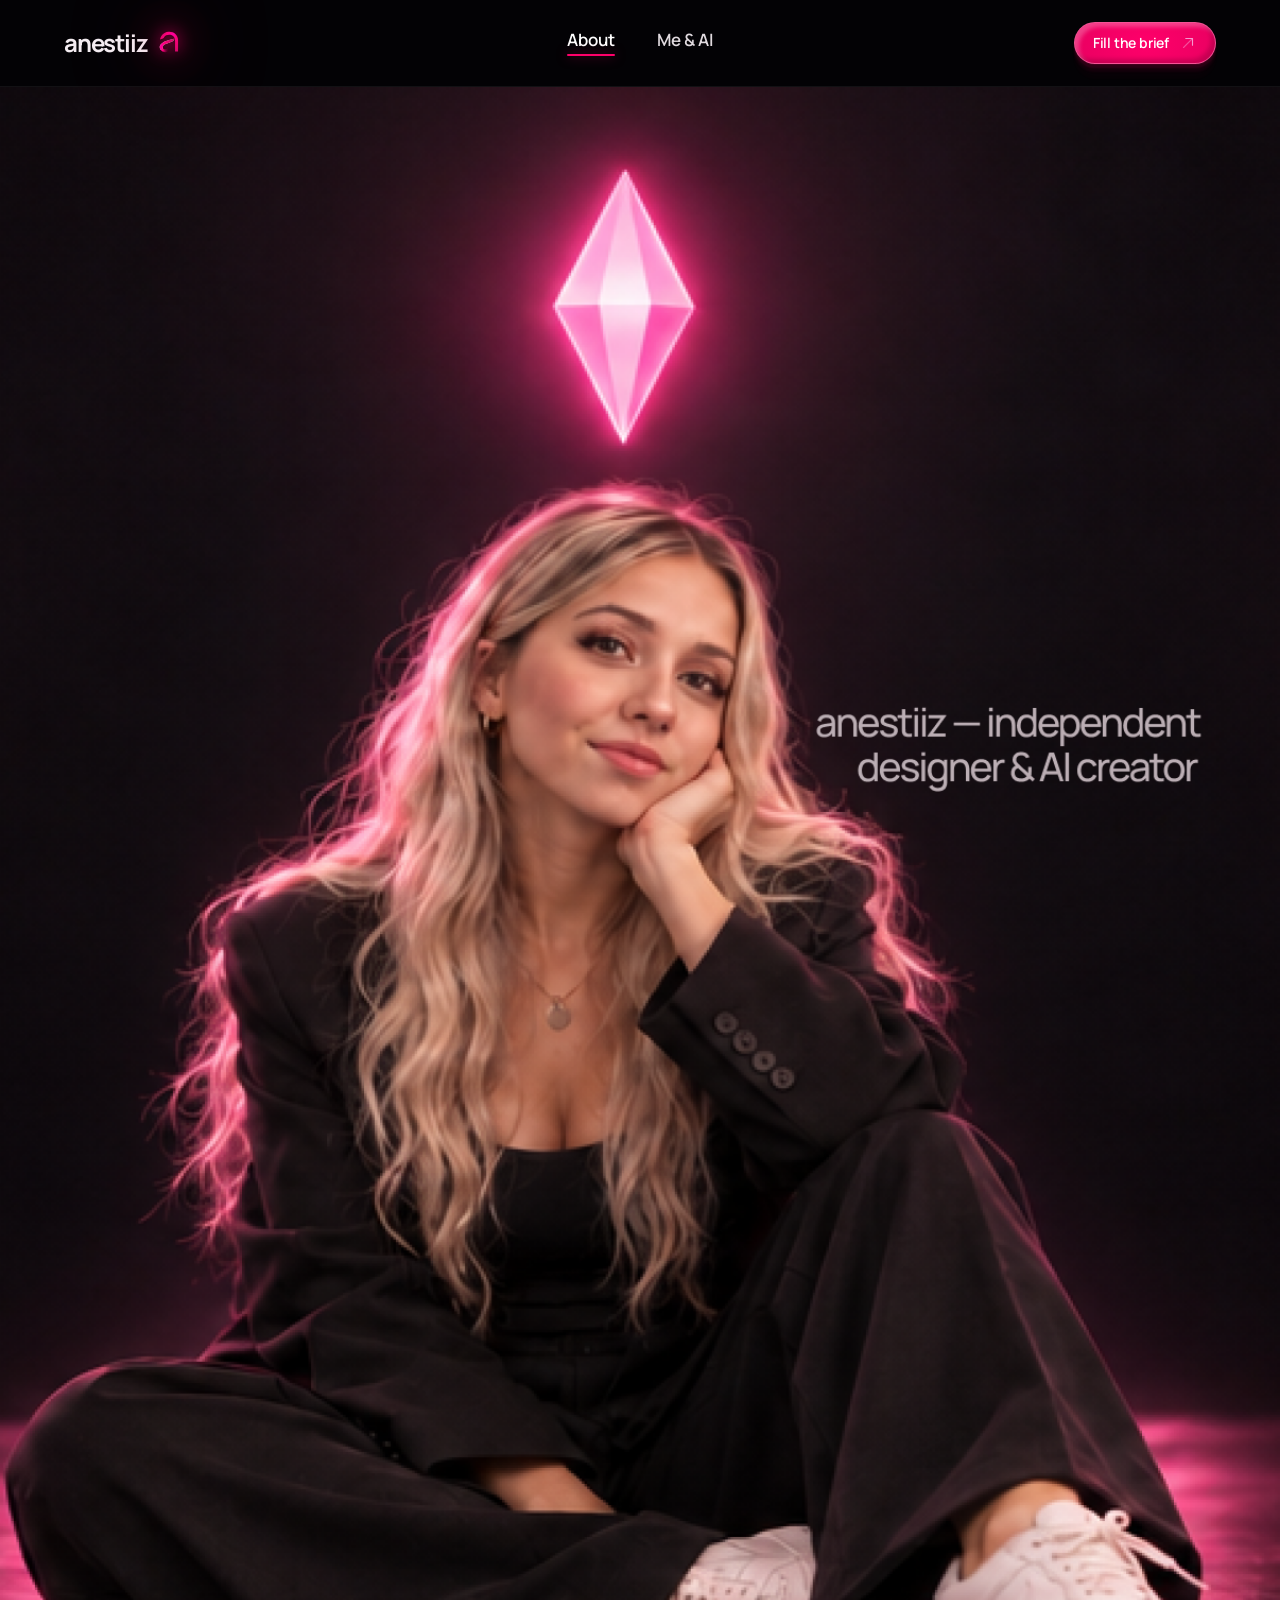
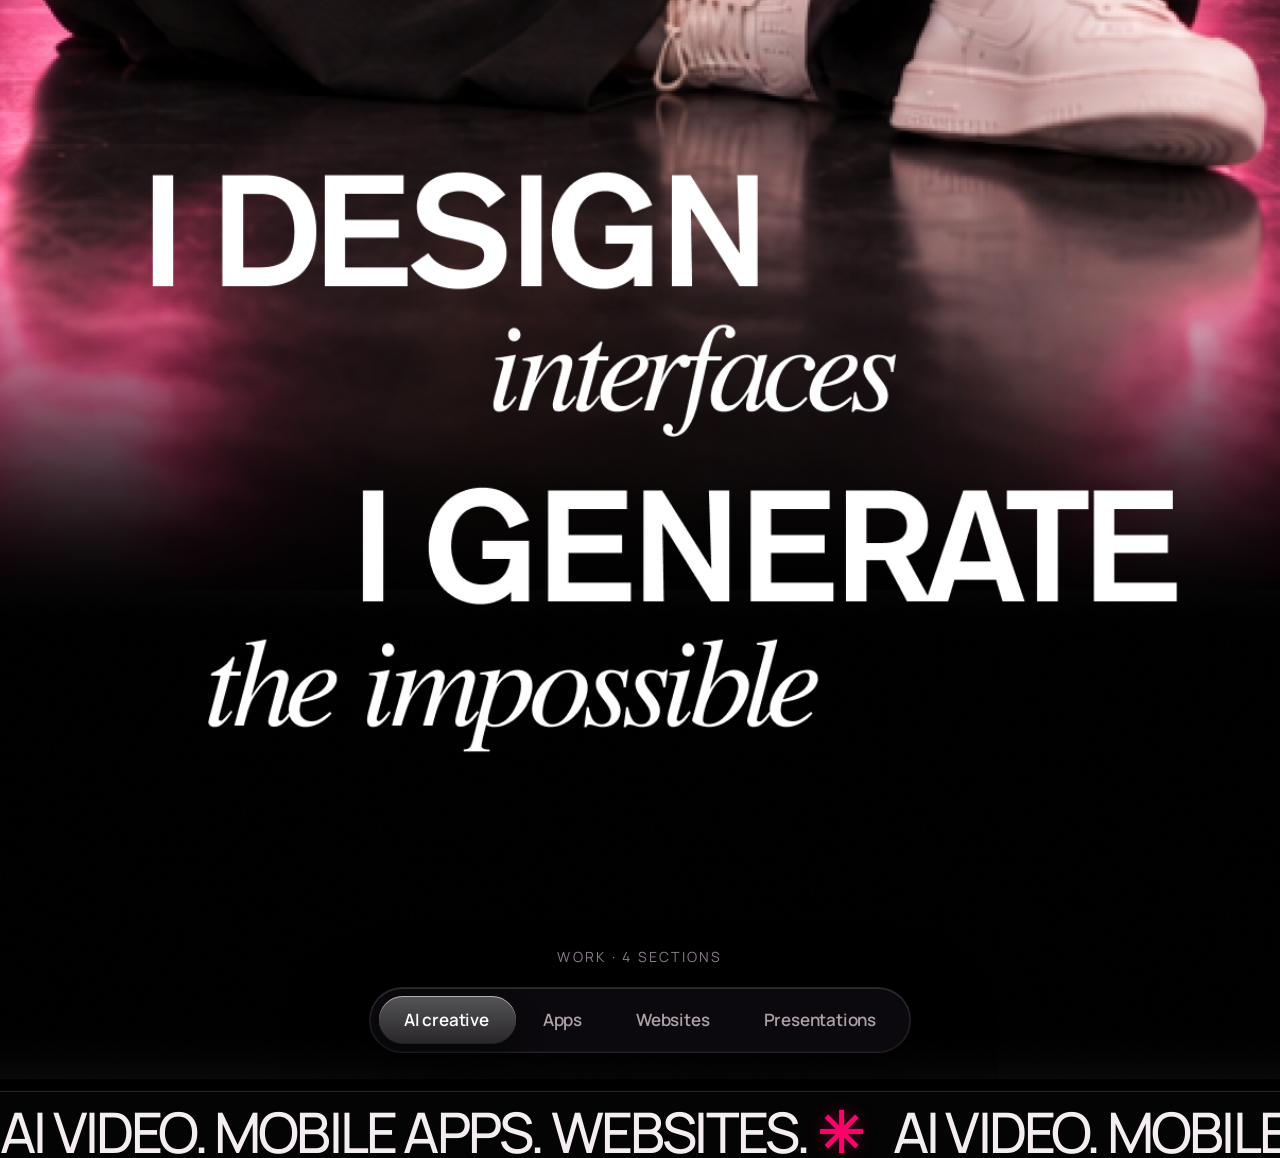
==== index.html @ bfd60a75 "Initial English portfolio: anestiiz.com" ====
<!doctype html>
<html lang="en">
<head>
  <meta charset="utf-8">
  <meta name="viewport" content="width=device-width,initial-scale=1">
  <title>anestiiz — Portfolio</title>
  <meta name="description" content="anestiiz portfolio — independent designer and AI creator.">
  <link rel="icon" type="image/png" href="assets/favicon/favicon.png"><link rel="apple-touch-icon" href="assets/favicon/favicon.png">
  <link rel="stylesheet" href="assets/css/site.css">
</head>
<body>
  <header>
    <div class="wrap header-row">
      <a class="logo" href="#top"><span class="logo-text">anestiiz</span><img class="logo-a" src="assets/anestiiz-mark.svg" alt=""></a>
      <nav aria-label="Primary">
        <a href="#about" data-nav="about">About</a>
        <a href="ai.html" data-nav="ai-page">Me & AI</a>
      </nav>
      <div class="header-right">
        <a class="talk-link" href="brief.html">Fill the brief <img class='icon-arrow-up light' src='Icons/Arrow Right Up.svg' alt=''></a>
        <button class="hamburger" type="button" aria-label="Menu" aria-expanded="false" aria-controls="mobileDrawer"><span></span><span></span></button>
        </div>
    </div>
  </header>

  <div class="drawer" id="mobileDrawer" hidden>
    <div class="drawer-scrim" data-drawer-close></div>
    <aside class="drawer-panel" role="dialog" aria-modal="true" aria-label="Menu">
      <button class="drawer-close" type="button" aria-label="Close menu" data-drawer-close>×</button>
      <div class="drawer-group-label">Work</div>
      <a href="ai-creative.html" data-drawer-link>AI creative</a>
      <a href="apps.html" data-drawer-link>Apps</a>
      <a href="websites.html" data-drawer-link>Websites</a>
      <a href="presentations.html" data-drawer-link>Presentations</a>
      <div class="drawer-group-label">More</div>
      <a href="#about" data-drawer-link>About</a>
      <a href="brief.html" data-drawer-link>Fill the brief</a>
      <a href="ai.html" class="drawer-ai" data-drawer-link><span>✳</span>How I use AI in design</a>
    </aside>
  </div>

  <main id="top">
    <nav class="tabs-nav" aria-label="Work sections">
      <a href="ai-creative.html" data-target="ai"><span class="lbl">AI creative</span></a>
      <a href="apps.html" data-target="apps"><span class="lbl">Apps</span></a>
      <a href="websites.html" data-target="websites"><span class="lbl">Websites</span></a>
      <a href="presentations.html" data-target="presentations"><span class="lbl">Presentations</span></a>
      <span class="tabs-pill" aria-hidden="true"></span>
    </nav>

    <section class="hero">
      <picture class="hero-picture">
        <source media="(max-width: 1024px)" srcset="assets/media/hero-first-screen-mobile.png">
        <img class="hero-bg" src="assets/media/hero-first-screen.png" alt="I design interfaces. I generate the impossible. anestiiz — independent designer and AI creator">
      </picture>
      <div class="hero-menu reveal" aria-label="Work sections">
        <div class="hero-menu-inner">
          <div class="hero-menu-eyebrow">Work · 4 sections</div>
          <nav class="hero-tabs" aria-label="Section select">
            <a href="ai-creative.html" data-target="ai" class="active"><span class="lbl">AI creative</span></a>
            <a href="apps.html" data-target="apps"><span class="lbl">Apps</span></a>
            <a href="websites.html" data-target="websites"><span class="lbl">Websites</span></a>
            <a href="presentations.html" data-target="presentations"><span class="lbl">Presentations</span></a>
            <span class="hero-tabs-pill" aria-hidden="true"></span>
          </nav>
        </div>
      </div>
    </section>





    <div class="marquee" aria-hidden="true">
      <div class="track">
        <span>AI VIDEO. MOBILE APPS. WEBSITES. <b>✳</b></span>
        <span>AI VIDEO. MOBILE APPS. WEBSITES. <b>✳</b></span>
        <span>AI VIDEO. MOBILE APPS. WEBSITES. <b>✳</b></span>
        <span>AI VIDEO. MOBILE APPS. WEBSITES. <b>✳</b></span>
      </div>
    </div>

    <section id="about" class="about wrap">
      <div class="about-intro">
        <div>
          <h2 class="reveal">Good design brings clarity.<br>Strong creative makes you feel.</h2>
          <div class="about-copy reveal">
            <p>I'm anestiiz, a UX/UI designer and AI creator. I connect product thinking with visual storytelling, and strong identity with digital products.</p>
            <p>From the first user flow to the final frame, what matters to me is how the whole experience comes together.</p>
          </div>
        </div>
        <div>
          <div class="about-media reveal">
            <div class="carousel" data-carousel>
              <div class="carousel-track">
                <div class="slide active">
                  <video muted loop playsinline preload="metadata" poster="assets/media/about-1-poster.jpg">
                    <source src="assets/media/about-1.mp4" type="video/mp4">
                  </video>
                </div>
                <div class="slide">
                  <video muted loop playsinline preload="metadata" poster="assets/media/about-2-poster.jpg">
                    <source src="assets/media/about-2.mp4" type="video/mp4">
                  </video>
                </div>
                <div class="slide">
                  <video muted loop playsinline preload="metadata" poster="assets/media/about-3-poster.jpg">
                    <source src="assets/media/about-3.mp4" type="video/mp4">
                  </video>
                </div>
                <div class="slide">
                  <img src="assets/media/about-1.jpg" alt="anestiiz" loading="lazy">
                </div>
              </div>
              <button class="carousel-nav prev" type="button" aria-label="Previous">
                <svg viewBox="0 0 24 24" fill="none" xmlns="http://www.w3.org/2000/svg" aria-hidden="true"><path d="M15 5L9 12L15 19" stroke="currentColor" stroke-width="1.75" stroke-linecap="round" stroke-linejoin="round"/></svg>
              </button>
              <button class="carousel-nav next" type="button" aria-label="Next">
                <svg viewBox="0 0 24 24" fill="none" xmlns="http://www.w3.org/2000/svg" aria-hidden="true"><path d="M9 5L15 12L9 19" stroke="currentColor" stroke-width="1.75" stroke-linecap="round" stroke-linejoin="round"/></svg>
              </button>
              <div class="carousel-dots">
                <button class="dot active" type="button" aria-label="Slide 1"></button>
                <button class="dot" type="button" aria-label="Slide 2"></button>
                <button class="dot" type="button" aria-label="Slide 3"></button>
                <button class="dot" type="button" aria-label="Slide 4"></button>
              </div>
            </div>
          </div>
        </div>
      </div>

      <div class="services">
        <div class="service reveal">
          <div class="service-num">01 / AI VIDEOS</div>
          <h3>AI video production</h3>
          <div>
            <p>Different stories, styles and formats — with a clear creative direction from the first idea to the final cut.</p>
            <ul><li>Brand & product films</li><li>Social media advertising</li><li>Character stories & animation</li></ul>
          </div>
        </div>
        <div class="service reveal">
          <div class="service-num">02 / MOBILE APP DESIGN</div>
          <h3>Mobile products</h3>
          <div>
            <p>Thoughtful flows and expressive interfaces that make a mobile product feel intuitive.</p>
            <ul><li>App UX/UI design</li><li>Onboarding & core user flows</li><li>Design systems & prototypes</li></ul>
          </div>
        </div>
        <div class="service reveal">
          <div class="service-num">03 / WEB DESIGN</div>
          <h3>Websites that connect</h3>
          <div>
            <p>A clear structure and visual identity that work equally well on desktop and mobile.</p>
            <ul><li>Websites & landing pages</li><li>Responsive UX/UI</li><li>Interactive prototypes</li></ul>
          </div>
        </div>
      </div>
    </section>

  </main>

  <footer>
    <div>© 2026 anestiiz &nbsp; Designed with intention.</div>
    <a class="top" href="#top">Back to top ↑</a>
    <a class="ai" href="ai.html">✳ How I use AI in design <img class="icon-arrow-up light" src="Icons/Arrow Right Up.svg" alt=""></a>
  </footer>

  <script>
    document.querySelectorAll('.hero-bg video').forEach(v => { v.playbackRate = 1.75; });

    const revealObserver = new IntersectionObserver(entries => {
      entries.forEach(entry => { if (entry.isIntersecting) entry.target.classList.add('visible'); });
    }, {threshold:0, rootMargin:'0px 0px -8% 0px'});
    document.querySelectorAll('.reveal').forEach(el => revealObserver.observe(el));

const navBars = [
      {el: document.querySelector('.tabs-nav'), pillSel: '.tabs-pill', pad: 8, isFixed: true},
      {el: document.querySelector('.hero-tabs'), pillSel: '.hero-tabs-pill', pad: 8, isFixed: false}
    ].filter(b => b.el);
    if (navBars.length) {
      const sectionIds = ['ai','apps','websites','presentations'];
      const sections = sectionIds.map(id => document.getElementById(id)).filter(Boolean);
      const heroForTabs = document.querySelector('.hero');
      const heroMenuEl = document.querySelector('.hero-menu');
      const movePill = (bar, link) => {
        const pill = bar.el.querySelector(bar.pillSel);
        if (!link || !pill) return;
        const nav = bar.el.getBoundingClientRect();
        const r = link.getBoundingClientRect();
        const pad = parseFloat(getComputedStyle(bar.el).paddingLeft) || bar.pad;
        pill.style.width = r.width + 'px';
        pill.style.transform = 'translateX(' + (r.left - nav.left - pad) + 'px)';
      };
      const updateNav = () => {
        const vh = window.innerHeight;
        const centerY = vh / 2;
        const heroPast = heroMenuEl
          ? heroMenuEl.getBoundingClientRect().bottom < 20
          : (!heroForTabs || heroForTabs.getBoundingClientRect().bottom <= 80);
        let bestId = null;
        let bestDist = Infinity;
        sections.forEach(s => {
          const r = s.getBoundingClientRect();
          if (r.bottom < 0 || r.top > vh) return;
          const midY = (r.top + r.bottom) / 2;
          const dist = Math.abs(midY - centerY);
          if (dist < bestDist) { bestDist = dist; bestId = s.id; }
        });
        navBars.forEach(bar => {
          if (bar.isFixed) bar.el.classList.toggle('is-visible', heroPast);
          const links = Array.from(bar.el.querySelectorAll('a[data-target]'));
          const activeId = bestId || (bar.isFixed ? null : 'ai');
          if (activeId) {
            links.forEach(l => l.classList.toggle('active', l.dataset.target === activeId));
            movePill(bar, links.find(l => l.dataset.target === activeId));
          } else {
            links.forEach(l => l.classList.remove('active'));
          }
        });
      };
      let ticking = false;
      const onScroll = () => {
        if (ticking) return;
        ticking = true;
        requestAnimationFrame(() => { updateNav(); ticking = false; });
      };
      window.addEventListener('scroll', onScroll, {passive:true});
      window.addEventListener('resize', onScroll);
      window.addEventListener('load', () => setTimeout(updateNav, 100));
      updateNav();
    }

    document.querySelectorAll('a.project-card[href="#"]').forEach(link => {
      link.addEventListener('click', e => e.preventDefault());
    });

    const drawer = document.getElementById('mobileDrawer');
    const hamburger = document.querySelector('.hamburger');
    if (drawer && hamburger) {
      const openDrawer = () => {
        drawer.hidden = false;
        requestAnimationFrame(() => drawer.classList.add('is-open'));
        hamburger.classList.add('is-open');
        hamburger.setAttribute('aria-expanded', 'true');
        document.body.classList.add('is-drawer-open');
      };
      const closeDrawer = () => {
        drawer.classList.remove('is-open');
        hamburger.classList.remove('is-open');
        hamburger.setAttribute('aria-expanded', 'false');
        document.body.classList.remove('is-drawer-open');
        setTimeout(() => { drawer.hidden = true; }, 350);
      };
      hamburger.addEventListener('click', () => {
        if (drawer.classList.contains('is-open')) closeDrawer();
        else openDrawer();
      });
      drawer.querySelectorAll('[data-drawer-close]').forEach(el => {
        el.addEventListener('click', closeDrawer);
      });
      drawer.querySelectorAll('[data-drawer-link]').forEach(a => {
        a.addEventListener('click', closeDrawer);
      });
      document.addEventListener('keydown', e => {
        if (e.key === 'Escape' && drawer.classList.contains('is-open')) closeDrawer();
      });
    }

    const requestForm = document.getElementById('requestForm');
    if (requestForm) {
      requestForm.addEventListener('submit', event => {
        event.preventDefault();
        const data = new FormData(requestForm);
        const lang = document.documentElement.lang === 'ru' ? 'ru' : 'en';
        const subject = lang === 'ru' ? 'Заявка с сайта anestiiz' : 'Project request from anestiiz.com';
        const labels = lang === 'ru'
          ? { projectType: 'Тип проекта', contactMethod: 'Способ связи', contact: 'Контакт', details: 'О проекте' }
          : { projectType: 'Project type', contactMethod: 'Contact method', contact: 'Contact', details: 'Project details' };
        const body = [
          `${labels.projectType}: ${data.get('projectType') || ''}`,
          `${labels.contactMethod}: ${data.get('contactMethod') || ''}`,
          `${labels.contact}: ${data.get('contact') || ''}`,
          '',
          `${labels.details}:`,
          `${data.get('details') || ''}`
        ].join('\n');
        window.location.href = `mailto:hello@anestiiz.com?subject=${encodeURIComponent(subject)}&body=${encodeURIComponent(body)}`;
      });
    }

    const navLinks = document.querySelectorAll('nav a[data-nav]');
    const setActiveNav = key => {
      navLinks.forEach(a => a.classList.toggle('active', a.dataset.nav === key));
    };
    navLinks.forEach(a => a.addEventListener('click', () => setActiveNav(a.dataset.nav)));
    const navSections = [
      { key: 'work',  el: document.getElementById('work') },
      { key: 'about', el: document.getElementById('about') }
    ].filter(s => s.el);
    if (navSections.length) {
      const navObserver = new IntersectionObserver(entries => {
        entries.forEach(entry => {
          if (entry.isIntersecting) {
            const match = navSections.find(s => s.el === entry.target);
            if (match) setActiveNav(match.key);
          }
        });
      }, { rootMargin: '-40% 0px -55% 0px', threshold: 0 });
      navSections.forEach(s => navObserver.observe(s.el));
    }

    document.querySelectorAll('[data-carousel]').forEach(car => {
      const slides = [...car.querySelectorAll('.slide')];
      const dots = [...car.querySelectorAll('.carousel-dots .dot')];
      const prev = car.querySelector('.carousel-nav.prev');
      const next = car.querySelector('.carousel-nav.next');
      let idx = 0, timer = null;
      const playIfVideo = el => {
        const v = el && el.querySelector('video');
        if (v) { v.currentTime = 0; v.play().catch(() => {}); }
      };
      const pauseIfVideo = el => {
        const v = el && el.querySelector('video');
        if (v) v.pause();
      };
      const scheduleNext = () => {
        clearTimeout(timer);
        const current = slides[idx];
        const v = current.querySelector('video');
        let delay = 5000;
        if (v) {
          const dur = isFinite(v.duration) && v.duration > 0 ? v.duration * 1000 : 5000;
          delay = Math.max(3000, Math.min(dur, 12000));
        }
        timer = setTimeout(() => show((idx + 1) % slides.length), delay);
      };
      const show = i => {
        if (i === idx) return;
        pauseIfVideo(slides[idx]);
        slides[idx].classList.remove('active');
        dots[idx] && dots[idx].classList.remove('active');
        idx = i;
        slides[idx].classList.add('active');
        dots[idx] && dots[idx].classList.add('active');
        playIfVideo(slides[idx]);
        scheduleNext();
      };
      prev && prev.addEventListener('click', () => show((idx - 1 + slides.length) % slides.length));
      next && next.addEventListener('click', () => show((idx + 1) % slides.length));
      dots.forEach((d, n) => d.addEventListener('click', () => show(n)));
      const io = new IntersectionObserver(entries => {
        entries.forEach(e => {
          if (e.isIntersecting) { playIfVideo(slides[idx]); scheduleNext(); }
          else { clearTimeout(timer); pauseIfVideo(slides[idx]); }
        });
      }, { threshold: 0.25 });
      io.observe(car);
    });
  </script>
</body>
</html>
---- assets/css/site.css ----
/* Fonts */
    @font-face{font-family:"AkzidenzGroteskPro";src:url("../fonts/akzidenzgroteskpro-regular.ttf") format("truetype");font-weight:400;font-style:normal;font-display:swap}@font-face{font-family:"AkzidenzGroteskPro";src:url("../fonts/akzidenzgroteskpro-md.ttf") format("truetype");font-weight:500;font-style:normal;font-display:swap}@font-face{font-family:"AkzidenzGroteskPro";src:url("../fonts/akzidenzgroteskpro-bold.ttf") format("truetype");font-weight:700;font-style:normal;font-display:swap}@font-face{font-family:"FreeSerif";src:url("../fonts/FreeSerifItalic.ttf") format("truetype");font-weight:400;font-style:italic;font-display:swap}@font-face{font-family:"Manrope";src:url("../fonts/Manrope-Light.ttf") format("truetype");font-weight:300;font-style:normal;font-display:swap}@font-face{font-family:"Manrope";src:url("../fonts/Manrope-Regular.ttf") format("truetype");font-weight:400;font-style:normal;font-display:swap}@font-face{font-family:"Manrope";src:url("../fonts/Manrope-Medium.ttf") format("truetype");font-weight:500;font-style:normal;font-display:swap}@font-face{font-family:"Manrope";src:url("../fonts/Manrope-SemiBold.ttf") format("truetype");font-weight:600;font-style:normal;font-display:swap}@font-face{font-family:"Manrope";src:url("../fonts/Manrope-Bold.ttf") format("truetype");font-weight:700;font-style:normal;font-display:swap}@font-face{font-family:"Manrope";src:url("../fonts/Manrope-ExtraBold.ttf") format("truetype");font-weight:800;font-style:normal;font-display:swap}:root{
      --bg:#000000;
      --bg-2:#0d0a12;
      --ink:#f4edf2;
      --muted:#bbaeb4;
      --soft:#8d8090;
      --line:rgba(255,255,255,.14);
      --card-line:rgba(255,255,255,.08);
      --pink:#ff006a;
      --pink-2:#d30058;
      --pink-soft:rgba(255,0,106,.14);
      --glow:0 0 0 1px rgba(255,255,255,.12) inset, 0 0 24px rgba(255,0,106,.42), 0 0 56px rgba(255,0,106,.18);
      --pill-shadow:
        inset -4px -4px 4px rgba(0,0,0,.16),
        inset 4px 4px 4px rgba(255,255,255,.25),
        0 1px 1px rgba(255,0,106,.12),
        0 4px 2px rgba(255,0,106,.10),
        0 8px 2.5px rgba(255,0,106,.06),
        0 15px 3px rgba(255,0,106,.02);
      --pill-bg:radial-gradient(ellipse 110% 240% at 50% 50%, #ff006a 0%, #d30058 100%);
      --pill-border:1px solid rgba(255,255,255,.32);
      --pill-bg-light:linear-gradient(180deg, #ffffff 0%, #f2eee5 100%);
      --pill-border-light:1px solid rgba(0,0,0,.08);
      --pill-shadow-light:
        inset -4px -4px 4px rgba(0,0,0,.08),
        inset 4px 4px 4px rgba(255,255,255,.9),
        0 1px 1px rgba(0,0,0,.08),
        0 4px 2px rgba(0,0,0,.06),
        0 8px 2.5px rgba(0,0,0,.04),
        0 15px 3px rgba(0,0,0,.02);
      --panel:#000000;
      --pad:64px;
      --max:1680px;
      --radius:18px;
    }*{box-sizing:border-box}html{scroll-behavior:smooth;background:var(--bg)}body{margin:0;background:#000;color:var(--ink);font-family:"Manrope","Helvetica Neue",Helvetica,Arial,sans-serif;font-weight:400;-webkit-font-smoothing:antialiased;overflow-x:hidden;color-scheme:dark}/* Headings use Akzidenz Grotesk Pro */
    h1,h2,h3,h4,.meta-title,.section-title h2,.about h2,.service h3,.contact h2{
      font-family:"AkzidenzGroteskPro","Helvetica Neue",Helvetica,Arial,sans-serif;
    }/* Accent words inside headings — FreeSerif Italic */
    h1 em,h2 em,h3 em{
      font-family:"FreeSerif",Georgia,serif;
      font-style:italic;
      font-weight:400;
    }body:before{content:"";position:fixed;inset:-20% -10%;pointer-events:none;background:radial-gradient(circle at 88% 92%, rgba(255,0,106,.14), transparent 14%);z-index:-1}a{color:inherit;text-decoration:none}button{font:inherit}.wrap{width:min(100%,var(--max));margin:auto;padding-inline:var(--pad)}header{position:sticky;top:0;z-index:60;background:rgba(9,7,13,.42);backdrop-filter:blur(22px) saturate(140%);-webkit-backdrop-filter:blur(22px) saturate(140%);border-bottom:1px solid rgba(255,255,255,.06)}.header-row{height:86px;display:grid;grid-template-columns:1fr auto 1fr;align-items:center;gap:24px}.logo{font-size:24px;line-height:28px;font-weight:700;letter-spacing:-.05em;display:inline-flex;align-items:center;gap:12px}.logo-text{line-height:1;color:var(--ink)}.logo-a{display:inline-block;height:22px;width:auto;filter:drop-shadow(0 0 8px rgba(255,0,106,.9)) drop-shadow(0 0 20px rgba(255,0,106,.72)) drop-shadow(0 0 48px rgba(255,0,106,.48)) drop-shadow(0 0 96px rgba(255,0,106,.28));transform:translateY(-1px)}nav{display:flex;align-items:center;gap:42px;font-size:17px;line-height:20px;font-weight:600;white-space:nowrap}nav a{color:var(--ink);opacity:.92;transition:opacity .2s ease, color .2s ease}nav a:hover{opacity:1;color:#fff}nav a{position:relative;padding-bottom:6px}nav a.active{opacity:1;color:#fff}header nav a.active::after{content:"";position:absolute;left:0;right:0;bottom:0;height:2px;border-radius:2px;background:var(--pink);box-shadow:0 0 12px rgba(255,0,106,.55)}.talk-link{display:inline-flex;align-items:center;gap:10px;padding:10px 18px;border-radius:999px;background:var(--pill-bg);border:var(--pill-border);box-shadow:var(--pill-shadow);color:#fff;font-size:14px;line-height:20px;font-weight:600;letter-spacing:-.2px;transition:transform .2s ease,box-shadow .2s ease,filter .2s ease}.talk-link:hover{transform:translateY(-1px);filter:brightness(1.06);box-shadow:0 16px 40px rgba(255,0,106,.42)}.talk-link .icon-arrow-up{display:flex;width:18px;height:18px;filter:brightness(0) invert(1)}.header-right{justify-self:end;display:flex;align-items:center;gap:24px;font-size:14px;line-height:28px}.lang-pill button.active{background:var(--pill-bg);border:var(--pill-border);color:#fff;box-shadow:var(--pill-shadow);line-height:18px;font-weight:600}.lang-pill button:not(.active):hover{color:var(--ink)}.hero{position:relative;overflow:hidden;width:100%;padding:0;background:#000}.hero-picture{display:block;width:100%}.hero-bg{display:block;width:100%;height:auto;object-fit:cover}.hero-scroll{position:absolute;left:50%;bottom:16px;transform:translateX(-50%);z-index:3}.kicker{display:inline-flex;align-items:center;gap:16px;font-family:"Manrope",sans-serif;font-size:14px;font-weight:700;line-height:28px;letter-spacing:2px;text-transform:uppercase;color:var(--muted)}h1{margin:48px 0 0;max-width:980px;font-size:72px;line-height:72px;letter-spacing:-.04em;font-weight:500}h1 span{display:block}.icon-arrow-up{display:inline-block;width:1em;height:1em;object-fit:contain;vertical-align:-.13em;flex:0 0 auto}.icon-arrow-up.light{filter:invert(98%) sepia(8%) saturate(530%) hue-rotate(283deg) brightness(102%) contrast(92%)}.icon-arrow-up.pink{filter:invert(16%) sepia(96%) saturate(7479%) hue-rotate(326deg) brightness(102%) contrast(104%) drop-shadow(0 0 16px rgba(255,0,106,.32))}.hero-desc{margin-top:64px;max-width:480px;font-family:"Manrope",sans-serif;font-size:17px;font-weight:400;line-height:20px;letter-spacing:-.5px;color:var(--muted)}.hero-scroll{display:inline-grid;place-items:center;background:transparent;border:0;box-shadow:none;backdrop-filter:none;transition:transform .22s ease}.hero-scroll .icon-arrow-down{width:44px;height:44px;display:block;filter:invert(16%) sepia(96%) saturate(7479%) hue-rotate(326deg) brightness(102%) contrast(104%) drop-shadow(0 0 16px rgba(255,0,106,.5));transition:transform .22s ease}.hero-scroll:hover{transform:translateX(-50%) translateY(3px)}.scroll-circle:not(.hero-scroll){width:92px;height:92px;border-radius:50%;border:1px solid rgba(255,255,255,.22);display:grid;place-items:center;background:linear-gradient(180deg, rgba(255,255,255,.055), rgba(255,255,255,.018));box-shadow:0 0 0 1px rgba(255,255,255,.035) inset, 0 18px 50px rgba(0,0,0,.24), 0 0 34px rgba(255,0,106,.08);backdrop-filter:blur(8px);transition:transform .22s ease,border-color .22s ease, box-shadow .22s ease, background .22s ease}.scroll-circle:not(.hero-scroll) .icon-arrow-down{width:34px;height:34px;display:block;filter:invert(16%) sepia(96%) saturate(7479%) hue-rotate(326deg) brightness(102%) contrast(104%) drop-shadow(0 0 13px rgba(255,0,106,.34));opacity:1;transition:transform .22s ease,opacity .22s ease,filter .22s ease}.scroll-circle:not(.hero-scroll):hover{transform:translateY(3px);border-color:rgba(255,255,255,.42);background:linear-gradient(180deg, rgba(255,255,255,.075), rgba(255,0,106,.035));box-shadow:0 0 0 1px rgba(255,255,255,.08) inset,0 0 32px rgba(255,0,106,.18),0 18px 50px rgba(0,0,0,.24)}.scroll-circle:not(.hero-scroll):hover .icon-arrow-down{transform:translateY(2px);opacity:1;filter:invert(16%) sepia(96%) saturate(7479%) hue-rotate(326deg) brightness(112%) contrast(110%) drop-shadow(0 0 16px rgba(255,0,106,.46))}.work{padding-top:340px;padding-bottom:300px}.work-top{display:grid;grid-template-columns:1fr auto;align-items:end;gap:24px;margin-bottom:32px}.section-title{display:flex;align-items:flex-end;gap:20px}.section-title h2{margin:0;font-size:56px;line-height:56px;letter-spacing:-.035em;font-weight:500}.section-title span{font-size:24px;line-height:28px;color:var(--soft);padding-bottom:6px}.filters{display:flex;flex-wrap:wrap;justify-content:flex-end;align-items:center;gap:20px}.filters button{border:0;background:transparent;color:var(--muted);padding:16px 2px;font-family:"Manrope",sans-serif;font-size:14px;line-height:28px;font-weight:600;letter-spacing:-.5px;cursor:pointer;border-radius:999px;transition:.2s ease}.filters button.active{padding:4px 24px;color:#fff;background:var(--pill-bg);border:var(--pill-border);box-shadow:var(--pill-shadow)}.filters button:not(.active):hover{color:#fff}.projects{display:grid;grid-template-columns:repeat(2,minmax(0,1fr));gap:24px}.project.hidden{display:none}.project a.card-link{display:block}.media{position:relative;width:100%;aspect-ratio:1.08/1;border-radius:8px;overflow:hidden;background:#111}.feel-cover{background:#0a0806}.feel-cover > img,.feel-cover > video{position:absolute;inset:0;width:100%;height:100%;object-fit:cover;display:block;filter:saturate(1.02) contrast(1.02)}.promo-cover{background:#0b0708}.promo-cover > video{position:absolute;inset:0;width:100%;height:100%;object-fit:cover;display:block}.neuro-cover{display:grid;grid-template-columns:1fr 1fr 1fr;gap:2px;background:#0a0806}.neuro-cover .neuro-panel{position:relative;overflow:hidden;background:#111}.neuro-cover .neuro-panel img{position:absolute;inset:0;width:100%;height:100%;object-fit:cover;display:block;transition:transform .8s ease;filter:saturate(1.02) contrast(1.02)}.project-card:hover .neuro-cover .neuro-panel img{transform:scale(1.04)}.project-card:hover .neuro-open{background:rgba(255,255,255,.2)}.neuro-open .icon-arrow-up{width:14px;height:14px;filter:brightness(0) invert(1)}.echo-btn .icon-arrow-up{width:16px;height:16px}.meta{display:grid;grid-template-columns:1fr;gap:20px;padding-top:20px;align-items:start}.meta-sub,.meta-num{display:none}.meta-title{font-size:44px;line-height:44px;letter-spacing:-.025em;font-weight:500}.meta-sub{margin-top:12px;font-size:14px;line-height:28px;color:var(--soft)}.meta-num{font-size:32px;line-height:36px;color:var(--soft);padding-top:4px}.marquee{margin-top:12px;border-top:1px solid var(--line);border-bottom:1px solid var(--line);overflow:hidden;background:rgba(255,255,255,.015);padding:12px 0}.track{display:flex;width:max-content;animation:marquee 24s linear infinite;font-size:56px;font-weight:500;line-height:56px;letter-spacing:-.05em;color:var(--ink)}.track span{padding-right:32px}.track b{color:var(--pink);text-shadow:0 0 16px rgba(255,0,106,.35)}@keyframes marquee{to{transform:translateX(-50%)}}.about{padding-top:130px;padding-bottom:300px}.about-intro{display:grid;grid-template-columns:1.15fr .85fr;gap:120px;align-items:start}.about h2{margin:0;font-size:72px;line-height:72px;letter-spacing:-.045em;font-weight:500}.about-copy{margin-top:48px;max-width:640px;font-size:24px;line-height:28px;letter-spacing:-.03em;color:var(--muted)}.about-copy p{margin:0 0 24px}.about-media{margin-top:0}.carousel{position:relative;border-radius:24px;overflow:hidden;background:#121016;aspect-ratio:4/5;box-shadow:0 20px 60px rgba(0,0,0,.35), 0 0 0 1px rgba(255,255,255,.06)}.carousel-track{position:absolute;inset:0}.carousel .slide{position:absolute;inset:0;opacity:0;transition:opacity .55s ease;pointer-events:none}.carousel .slide.active{opacity:1;pointer-events:auto}.carousel .slide video,.carousel .slide img{width:100%;height:100%;object-fit:cover;display:block}.carousel .slide:nth-child(1) video,.carousel .slide:nth-child(2) video{object-position:center top}.carousel-nav{position:absolute;top:50%;transform:translateY(-50%);width:40px;height:40px;border-radius:50%;background:rgba(10,8,14,.5);backdrop-filter:blur(10px);-webkit-backdrop-filter:blur(10px);border:1px solid rgba(255,255,255,.14);cursor:pointer;display:flex;align-items:center;justify-content:center;z-index:3;transition:background .2s, transform .2s;padding:0}.carousel-nav svg{width:20px;height:20px;display:block;stroke:#fff}.carousel-nav:hover{background:rgba(10,8,14,.75);transform:translateY(-50%) scale(1.06)}.carousel-nav.prev{left:12px}.carousel-nav.next{right:12px}.carousel-dots{position:absolute;bottom:14px;left:50%;transform:translateX(-50%);display:flex;gap:6px;z-index:3;padding:6px 12px;border-radius:999px;background:rgba(10,8,14,.35);backdrop-filter:blur(10px);-webkit-backdrop-filter:blur(10px)}.carousel-dots .dot{width:6px;height:6px;border-radius:50%;background:rgba(255,255,255,.4);border:none;cursor:pointer;transition:all .3s;padding:0}.carousel-dots .dot.active{background:#fff;width:22px;border-radius:999px}.services{margin-top:240px;border-top:1px solid var(--line)}.service{display:grid;grid-template-columns:190px .85fr 1.15fr;gap:32px;border-bottom:1px solid var(--line);padding:32px 0 32px}.service-num{font-size:14px;line-height:28px;letter-spacing:.12em;text-transform:uppercase;color:var(--soft)}.service h3{margin:0;font-size:44px;line-height:44px;letter-spacing:-.025em;font-weight:500}.service p{margin:0 0 16px;font-size:17px;line-height:20px;color:var(--muted);max-width:580px}.service ul{list-style:none;margin:0;padding:0;color:var(--soft);font-size:14px;line-height:28px}.contact{padding-top:300px;padding-bottom:96px}.contact-box{border-top:1px solid var(--line);padding-top:24px}.contact .kicker{margin-bottom:24px}.contact h2{margin:0;max-width:1240px;font-size:72px;line-height:72px;letter-spacing:-.045em;font-weight:500}.contact h2 span{display:block}.contact .arrow{width:.78em;height:.78em;margin-left:.03em;vertical-align:-.08em}.contact-panel{display:grid;grid-template-columns:minmax(0,.82fr) minmax(360px,.52fr);gap:72px;align-items:start;border-top:1px solid var(--line);padding-top:28px;margin-top:48px}.contact-foot{display:grid;grid-template-columns:1fr;align-items:end;gap:20px}.contact-copy{font-size:20px;line-height:24px;max-width:560px;color:var(--muted)}.capabilities{font-size:14px;line-height:28px;color:var(--soft);white-space:nowrap}.request-form{display:grid;gap:18px;padding:22px;border:1px solid rgba(255,255,255,.12);border-radius:8px;background:linear-gradient(180deg,rgba(255,255,255,.045),rgba(255,255,255,.018));box-shadow:0 18px 60px rgba(0,0,0,.24),0 0 0 1px rgba(255,255,255,.03) inset}.form-group{display:grid;gap:10px}.form-label{font-size:14px;line-height:28px;font-weight:700;letter-spacing:1.6px;text-transform:uppercase;color:var(--soft)}.form-options{display:grid;grid-template-columns:repeat(3,minmax(0,1fr));gap:8px}.form-options.contact-methods{grid-template-columns:repeat(4,minmax(0,1fr))}.option-pill{position:relative;min-width:0}.option-pill input{position:absolute;opacity:0;pointer-events:none}.option-pill span{display:flex;align-items:center;justify-content:center;min-height:44px;padding:11px 12px;border-radius:999px;border:1px solid rgba(255,255,255,.14);background:rgba(255,255,255,.025);color:var(--muted);font-size:14px;line-height:28px;font-weight:600;letter-spacing:-.2px;text-align:center;cursor:pointer;transition:color .2s ease,border-color .2s ease,background .2s ease,box-shadow .2s ease}.option-pill input:focus-visible + span{outline:2px solid rgba(255,0,106,.7);outline-offset:2px}.option-pill input:checked + span{color:#fff;border-color:rgba(255,255,255,.34);background:var(--pill-bg);box-shadow:var(--pill-shadow)}.form-field{display:grid;gap:8px}.form-field span{font-size:14px;line-height:28px;font-weight:700;letter-spacing:1.6px;text-transform:uppercase;color:var(--soft)}.form-field input,.form-field textarea{width:100%;border:1px solid rgba(255,255,255,.14);border-radius:8px;background:rgba(255,255,255,.035);color:var(--ink);font-family:"Manrope",sans-serif;font-size:17px;line-height:20px;letter-spacing:-.2px;padding:14px 15px;outline:0;transition:border-color .2s ease,box-shadow .2s ease,background .2s ease}.form-field textarea{min-height:112px;resize:vertical}.form-field input::placeholder,.form-field textarea::placeholder{color:rgba(187,174,180,.58)}.form-field input:focus,.form-field textarea:focus{border-color:rgba(255,0,106,.62);background:rgba(255,255,255,.05);box-shadow:0 0 0 3px rgba(255,0,106,.12)}.form-submit{justify-self:start;display:inline-flex;align-items:center;justify-content:center;gap:8px;padding:12px 20px;border-radius:999px;border:var(--pill-border);background:var(--pill-bg);box-shadow:var(--pill-shadow);color:#fff;font-family:"Manrope",sans-serif;font-size:14px;line-height:28px;font-weight:600;letter-spacing:-.5px;cursor:pointer;transition:transform .2s ease}.form-submit:hover{transform:translateY(-1px)}.form-submit .icon-arrow-up{width:16px;height:16px}.form-note{margin:0;color:var(--soft);font-size:14px;line-height:28px}footer{display:grid;grid-template-columns:1fr auto 1fr;gap:20px;align-items:center;padding:20px var(--pad) 24px;font-size:14px;line-height:28px;border-top:1px solid var(--line);color:var(--soft)}footer .top{justify-self:center}footer .ai{justify-self:end}footer .ai .icon-arrow-up{width:13px;height:13px;margin-left:2px;vertical-align:-2px}.reveal{opacity:0;transform:translateY(18px);transition:opacity .65s ease,transform .65s ease}.reveal.visible{opacity:1;transform:none}::selection{background:var(--pink);color:#1b0610}/* Expanded portfolio grid */
    .work{padding-bottom:320px}.projects{display:grid;grid-template-columns:repeat(2,minmax(0,1fr));gap:32px 24px}.project{min-width:0}.project.hidden{display:none}.project-card{display:block}.project-badge{position:absolute;top:14px;right:14px;z-index:6;display:inline-flex;align-items:center;gap:6px;padding:6px 10px;border-radius:999px;background:rgba(9,7,13,.28);border:1px solid rgba(255,255,255,.18);box-shadow:none;backdrop-filter:blur(10px);-webkit-backdrop-filter:blur(10px);color:#fff;font-family:"Manrope",sans-serif;font-size:14px;line-height:28px;letter-spacing:-.2px;font-weight:600;white-space:nowrap;pointer-events:none}.project-badge::before{content:"";width:7px;height:7px;border-radius:999px;background:var(--pink);box-shadow:0 0 8px rgba(255,0,106,.7)}.project-badge.badge-mobile::before{background:#3d7dfa;box-shadow:0 0 8px rgba(61,125,250,.7)}.project-badge.badge-design::before{background:#ef9200;box-shadow:0 0 8px rgba(239,146,0,.7)}@media(max-width:640px){.project-badge{top:10px;right:10px;padding:4px 10px;font-size:14px;line-height:28px;gap:8px}}.media.project-slot{aspect-ratio:1.08/1;border:1px solid var(--card-line);transition:transform .35s ease,border-color .35s ease,box-shadow .35s ease}.project-card:hover .media.project-slot{transform:translateY(-3px);border-color:rgba(255,0,106,.26);box-shadow:0 18px 56px rgba(0,0,0,.28)}.slot-open .icon-arrow-up{width:22px;height:22px}.slot-impossible .slot-open .icon-arrow-up{filter:none}.project[data-type="ai"] .meta-title{max-width:100%}.meta-num{font-size:14px;line-height:28px;padding-top:6px}@media(max-width:1120px){.projects{grid-template-columns:repeat(2,minmax(0,1fr))}}@media(max-width:900px){.projects{grid-template-columns:1fr}}@media(max-width:1120px){
      .scroll-circle:not(.hero-scroll){width:76px;height:76px}
      .scroll-circle:not(.hero-scroll) .icon-arrow-down{width:30px;height:30px}
      .work-top{grid-template-columns:1fr}
      .filters{justify-content:flex-start}
      .about-intro{grid-template-columns:1fr}
      .about-media{max-width:520px}
      .service{grid-template-columns:150px 1fr;gap:24px}
      .service>div:last-child{grid-column:2}
    }@media(max-width:900px){
      .header-row{grid-template-columns:1fr auto}.header-row nav{display:none}.header-right{grid-column:2}.talk-link{display:none}
      footer{grid-template-columns:1fr 1fr}.top{display:none}.ai{justify-self:end!important}
    }@media(max-width:640px){
      .logo{font-size:20px;line-height:24px;gap:8px}.logo-a{height:22px}
      .header-row{height:74px}
      .lang-pill{gap:2px;padding:4px;border-radius:999px}
      .lang-pill button{padding:8px 12px;font-size:14px;line-height:28px;border-radius:999px}
      .lang-pill button.active{background:var(--pill-bg);border:var(--pill-border);color:#fff;box-shadow:var(--pill-shadow);line-height:28px;font-weight:600}
      .hero{padding:0 0 60px}
      .section-title h2{font-size:44px;line-height:44px}.section-title span{font-size:17px;line-height:20px;padding-bottom:4px}
      .filters{gap:12px}.filters button{font-size:17px;line-height:20px}.filters button.active{padding:4px 20px}
      .media{aspect-ratio:.95/1}
      .niko-cover{padding:32px 20px 24px}.niko-title{margin-top:32px;font-size:44px;line-height:44px}.niko-sub{font-size:17px;line-height:20px}.phone{width:46%;right:3%;bottom:-8%;min-width:180px;border-width:6px;border-radius:32px}.phone iframe{transform:translate(-50%,-50%) scale(.53)}
      .echo-overlay{padding:24px 24px 20px}.echo-word{font-size:56px;line-height:56px}.echo-sub{font-size:14px;line-height:28px;letter-spacing:.28em}.echo-vert{right:10px;top:18px;font-size:14px;line-height:28px}
      .feel-overlay{padding:64px 24px 20px}.feel-overlay .echo-word{font-size:56px;line-height:56px;letter-spacing:.01em}
      .promo-overlay{padding:64px 24px 20px}.promo-overlay .echo-word{font-size:44px;line-height:44px;letter-spacing:.01em}
      .neuro-overlay{padding:64px 24px 20px}.neuro-overlay .echo-word{font-size:44px;line-height:44px;letter-spacing:.01em}
      .meta-title{font-size:24px;line-height:28px}.meta-num{font-size:17px;line-height:20px}
      .about h2{font-size:56px;line-height:56px}.about-copy{font-size:17px;line-height:20px}
      .service{grid-template-columns:1fr;gap:12px}.service>div:last-child{grid-column:auto}
      .contact h2{font-size:56px;line-height:56px}.contact-panel{grid-template-columns:1fr}.contact-foot{grid-template-columns:1fr}.capabilities{white-space:normal}.form-options,.form-options.contact-methods{grid-template-columns:1fr 1fr}.request-form{padding:18px}
    }.project-card:hover .greekly-device{transform:rotate(-4deg) translateY(-8px)}@media(max-width:980px){
      .case-head{grid-template-columns:1fr}
      .greekly-grid{grid-template-columns:1fr}
      .greekly-panel.hero-shot{grid-row:auto;aspect-ratio:1.35/1}
      .greekly-panel.hero-shot img{object-position:center 11%}
    }@media(max-width:640px){
      .greekly-preview-copy{width:62%}.greekly-preview-title{font-size:36px;line-height:40px}.greekly-preview-sub{display:none}.greekly-device{right:-4%;width:49%;bottom:-20%;height:106%}.greekly-mini{display:none}
      .case-greekly{padding-top:92px}.case-head h2{font-size:56px;line-height:56px}.case-lead{font-size:17px;line-height:20px}.greekly-showcase{border-radius:20px;padding:12px}
      .greekly-grid{gap:12px}.greekly-panel{border-radius:16px}.greekly-panel.hero-shot{aspect-ratio:.82/1}.greekly-panel.copy-shot{aspect-ratio:auto;padding:32px 24px}.greekly-panel.copy-shot strong{font-size:44px;line-height:44px}.greekly-strip{grid-template-columns:1fr;gap:12px}.greekly-strip .greekly-panel{aspect-ratio:.76/1}.case-note{grid-template-columns:1fr}
    }/* Greekly fixed: embedded assets + exact vertical sequence */
    .greekly-card-fixed{
      position:relative; overflow:hidden; background:#f6ecd5!important; color:#181512;
      border:1px solid rgba(239,146,0,.2)!important;
    }.greekly-card-shot{position:absolute;inset:0;overflow:hidden;background:transparent;display:grid;place-items:center}.greekly-card-shot img{width:auto;max-width:56%;max-height:72%;display:block;object-fit:contain}.greekly-open-fixed .icon-arrow-up{width:16px;height:16px}/* Lumé preview card (mirrors Greekly card shape,cool palette) */
    .lume-card-fixed{
      position:relative; overflow:hidden; background:#d9e6ff!important; color:#0e1a2e;
      border:1px solid rgba(61,125,250,.22)!important;
    }.lume-card-fixed:before{content:"";position:absolute;inset:0;background:linear-gradient(135deg,#eef3ff 0%,#d5e2ff 55%,#b6cbff 100%)}.lume-card-shot{position:absolute;inset:0;overflow:hidden;background:transparent;display:grid;place-items:center}.lume-card-shot img{width:auto;max-width:56%;max-height:72%;display:block;object-fit:contain}.lume-open-fixed .icon-arrow-up{width:16px;height:16px}/* Bloat Down preview card (Figma icon palette,mobile health product) */
    .bloat-card-fixed{
      position:relative; overflow:hidden; background:#2b8dff!important; color:#fff;
      border:1px solid rgba(43,141,255,.28)!important;
    }.bloat-card-fixed:before{content:"";position:absolute;inset:0;background:radial-gradient(circle at 28% 20%,rgba(255,255,255,.38),transparent 28%), radial-gradient(circle at 72% 78%,rgba(15,72,158,.30),transparent 38%), linear-gradient(135deg,#7fbeff 0%,#2b8dff 48%,#1465c8 100%)}.bloat-card-shot{position:absolute;inset:0;overflow:hidden;background:transparent;display:grid;place-items:center}.bloat-card-shot img{width:auto;max-width:56%;max-height:72%;display:block;object-fit:contain}.bloat-open-fixed .icon-arrow-up{width:16px;height:16px}/* Fluxframe preview card (dark surface,lime accent) */
    .projects-section{padding-top:120px;padding-bottom:60px}
    .projects-section:first-of-type{padding-top:120px}
    .projects-section:last-of-type{padding-bottom:300px}
    .hero-menu{position:absolute;left:0;right:0;bottom:clamp(12px,2vw,28px);display:flex;justify-content:center;z-index:5;padding:0;pointer-events:none}
    .hero-menu-inner{display:flex;flex-direction:column;align-items:center;gap:16px;text-align:center;padding-inline:var(--pad);max-width:100%;pointer-events:auto}
    .hero-menu-eyebrow{font-family:"Manrope",sans-serif;font-size:14px;line-height:28px;letter-spacing:.16em;text-transform:uppercase;color:var(--soft)}
    .hero-tabs{position:relative;display:inline-flex;align-items:center;gap:2px;padding:8px;border-radius:999px;background:rgba(18,15,22,.62);border:1px solid rgba(255,255,255,.10);box-shadow:0 30px 80px rgba(0,0,0,.55),0 0 0 1px rgba(255,255,255,.04) inset,0 1px 0 rgba(255,255,255,.12) inset;backdrop-filter:blur(24px) saturate(180%);-webkit-backdrop-filter:blur(24px) saturate(180%);max-width:100%}
    .hero-tabs a{position:relative;z-index:2;display:inline-flex;align-items:center;justify-content:center;padding:14px 26px;border-radius:999px;font-family:"Manrope",sans-serif;font-size:17px;line-height:20px;font-weight:600;letter-spacing:-.2px;color:var(--muted);white-space:nowrap;transition:color .25s ease}
    .hero-tabs a:hover{color:#fff}
    .hero-tabs a.active{color:#fff}
    .hero-tabs-pill{position:absolute;top:8px;bottom:8px;left:8px;width:120px;border-radius:999px;background:linear-gradient(180deg,rgba(255,255,255,.30),rgba(255,255,255,.12));box-shadow:0 12px 26px rgba(0,0,0,.45),inset 0 1px 0 rgba(255,255,255,.55),inset 0 -1px 0 rgba(0,0,0,.20);transition:transform .38s cubic-bezier(.4,.0,.2,1),width .38s cubic-bezier(.4,.0,.2,1);z-index:1}
    @media(max-width:760px){.hero-menu{bottom:clamp(10px,2vw,20px)}.hero-tabs{padding:6px;gap:0}.hero-tabs a{padding:10px 14px;font-size:14px;line-height:20px}.hero-tabs-pill{top:6px;bottom:6px;left:6px}}
    @media(max-width:560px){
      .hero-tabs{gap:0;padding:5px;max-width:calc(100vw - 24px)}
      .hero-tabs a{padding:9px 10px;font-size:12px;line-height:16px}
      .hero-tabs-pill{top:5px;bottom:5px;left:5px}
      .hero-menu-eyebrow{font-size:12px}
      .hero-menu-inner{gap:12px;padding-inline:12px}
    }
    .projects-section .work-top{display:grid;grid-template-columns:1fr auto;align-items:end;gap:24px;margin-bottom:32px}
    .tabs-nav{position:fixed;left:50%;bottom:48px;transform:translateX(-50%) translateY(12px);z-index:55;display:inline-flex;align-items:center;gap:2px;padding:8px;border-radius:999px;background:rgba(18,15,22,.62);border:1px solid rgba(255,255,255,.10);box-shadow:0 30px 80px rgba(0,0,0,.6),0 0 0 1px rgba(255,255,255,.04) inset,0 1px 0 rgba(255,255,255,.12) inset;backdrop-filter:blur(24px) saturate(180%);-webkit-backdrop-filter:blur(24px) saturate(180%);opacity:0;pointer-events:none;transition:opacity .35s ease,transform .35s ease}
    .tabs-nav.is-visible{opacity:1;transform:translateX(-50%) translateY(0);pointer-events:auto}
    .tabs-nav a{position:relative;z-index:2;display:inline-flex;align-items:center;justify-content:center;padding:13px 24px;border-radius:999px;font-family:"Manrope",sans-serif;font-size:16px;line-height:20px;font-weight:600;letter-spacing:-.2px;color:var(--muted);white-space:nowrap;transition:color .25s ease}
    .tabs-nav a:hover{color:#fff}
    .tabs-nav a.active{color:#fff}
    .tabs-pill{position:absolute;top:8px;bottom:8px;left:8px;width:100px;border-radius:999px;background:linear-gradient(180deg,rgba(255,255,255,.30),rgba(255,255,255,.12));box-shadow:0 12px 26px rgba(0,0,0,.45),inset 0 1px 0 rgba(255,255,255,.55),inset 0 -1px 0 rgba(0,0,0,.20);transition:transform .38s cubic-bezier(.4,.0,.2,1),width .38s cubic-bezier(.4,.0,.2,1),opacity .25s ease;opacity:0;pointer-events:none;z-index:1}
    .tabs-nav.is-visible .tabs-pill{opacity:1}
    @media(max-width:640px){.tabs-nav{bottom:calc(16px + env(safe-area-inset-bottom,0px));padding:5px;gap:0;max-width:calc(100vw - 24px)}.tabs-nav a{padding:9px 12px;font-size:12px;line-height:16px}.tabs-pill{top:5px;bottom:5px;left:5px}}
    .hamburger{display:none;position:relative;width:44px;height:44px;border:0;background:transparent;padding:0;cursor:pointer;color:#fff}
    .hamburger span{position:absolute;left:12px;right:12px;height:2px;background:currentColor;border-radius:2px;transition:transform .3s ease,top .3s ease,opacity .2s ease}
    .hamburger span:nth-child(1){top:16px}
    .hamburger span:nth-child(2){top:26px}
    .hamburger.is-open span:nth-child(1){top:21px;transform:rotate(45deg)}
    .hamburger.is-open span:nth-child(2){top:21px;transform:rotate(-45deg)}
    .drawer{position:fixed;inset:0;z-index:90;visibility:hidden;pointer-events:none}
    .drawer.is-open{visibility:visible;pointer-events:auto}
    .drawer-scrim{position:absolute;inset:0;background:rgba(0,0,0,.6);backdrop-filter:blur(6px);-webkit-backdrop-filter:blur(6px);opacity:0;transition:opacity .3s ease}
    .drawer.is-open .drawer-scrim{opacity:1}
    .drawer-panel{position:absolute;top:0;right:0;bottom:0;width:min(88vw,360px);background:rgba(14,10,18,.98);border-left:1px solid rgba(255,255,255,.08);box-shadow:-30px 0 80px rgba(0,0,0,.5);padding:80px 24px 32px;display:flex;flex-direction:column;gap:6px;transform:translateX(100%);transition:transform .35s cubic-bezier(.4,0,.2,1);overflow-y:auto}
    .drawer.is-open .drawer-panel{transform:none}
    .drawer-panel a{font-family:"Manrope",sans-serif;font-size:20px;line-height:24px;font-weight:600;letter-spacing:-.02em;color:var(--ink);padding:14px 0;border-bottom:1px solid rgba(255,255,255,.08);transition:color .2s ease,padding-left .2s ease}
    .drawer-panel a:hover{color:var(--pink);padding-left:6px}
    .drawer-panel .drawer-group-label{font-size:14px;line-height:28px;letter-spacing:.16em;text-transform:uppercase;color:var(--soft);margin-top:22px;padding-bottom:4px}
    .drawer-panel .drawer-ai{margin-top:22px;background:var(--pink);color:#fff;border:0;padding:16px 20px;border-radius:14px;text-align:center;display:inline-flex;align-items:center;justify-content:center;gap:10px;font-size:17px;line-height:20px;box-shadow:0 12px 32px rgba(255,0,106,.35)}
    .drawer-panel .drawer-ai:hover{color:#fff;padding-left:20px}
    .drawer-close{position:absolute;top:20px;right:20px;width:44px;height:44px;border:0;background:transparent;color:#fff;font-size:28px;line-height:1;cursor:pointer;padding:0}
    @media(max-width:640px){.hamburger{display:block}}
    body.is-drawer-open{overflow:hidden}
    .badge-presentation::before{background:#c084fc!important;box-shadow:0 0 8px rgba(192,132,252,.7)!important}
    .trophy-card-fixed{position:relative;overflow:hidden;background:#0a0410!important;color:#fff;border:1px solid rgba(192,132,252,.22)!important;aspect-ratio:16/9!important}
    .trophy-card-shot{position:absolute;inset:0;overflow:hidden}
    .trophy-card-shot img{width:100%;height:100%;object-fit:cover;display:block;transition:transform .6s ease}
    .project-card:hover .trophy-card-shot img{transform:scale(1.04)}
    .raduga-card-fixed{position:relative;overflow:hidden;background:#dff3ff!important;color:#14213d;border:1px solid rgba(37,71,217,.18)!important}
    .raduga-card-shot{position:absolute;inset:0;overflow:hidden}
    .raduga-card-shot img{width:100%;height:100%;object-fit:cover;display:block;transition:transform .6s ease}
    .project-card:hover .raduga-card-shot img{transform:scale(1.04)}
    .badge-web::before{background:#2547d9!important;box-shadow:0 0 8px rgba(37,71,217,.6)!important}
    .flux-card-fixed{
      position:relative; overflow:hidden; background:#0b0c10!important; color:#f5f7f2;
      border:1px solid rgba(163,255,18,.22)!important;
    }.flux-card-fixed:before{content:"";position:absolute;inset:0;background:radial-gradient(circle at 82% 22%, rgba(163,255,18,.14), transparent 45%), radial-gradient(circle at 20% 80%, rgba(108,112,255,.10), transparent 40%), linear-gradient(180deg,#0d0e13 0%,#08090c 100%)}.flux-card-mini{position:absolute;inset:0;overflow:hidden}.flux-card-mini svg{position:absolute;left:0;right:0;bottom:0;top:38%;width:100%;height:62%;opacity:.95;filter:drop-shadow(0 20px 40px rgba(163,255,18,.18))}.flux-card-mini .mini-glow{position:absolute;right:-40px;top:-40px;width:180px;height:180px;background:radial-gradient(circle,rgba(163,255,18,.22),transparent 60%);pointer-events:none}
    .flux-card-mini .mini-header{position:absolute;top:18px;left:20px;display:inline-flex;align-items:center;gap:10px;padding:8px 12px;border-radius:999px;background:rgba(17,18,23,.72);border:1px solid rgba(255,255,255,.10);backdrop-filter:blur(10px);z-index:3;box-shadow:0 8px 20px rgba(0,0,0,.35)}
    .flux-card-mini .mini-dot{width:7px;height:7px;border-radius:50%;background:#a3ff12;box-shadow:0 0 10px rgba(163,255,18,.85);animation:flux-dot 1.6s ease-in-out infinite}
    .flux-card-mini .mini-label{font-family:"Manrope",sans-serif;font-size:12px;line-height:1;font-weight:600;color:#e6ecdd;letter-spacing:-.01em}
    .flux-card-mini .mini-live{font-family:"Manrope",sans-serif;font-size:10px;line-height:1;font-weight:800;color:#a3ff12;letter-spacing:.14em;text-transform:uppercase}
    @keyframes flux-dot{0%,100%{opacity:1}50%{opacity:.35}}
    .flux-card-mini .mini-kpi{position:absolute;background:rgba(17,18,23,.82);backdrop-filter:blur(10px);border:1px solid rgba(255,255,255,.10);border-radius:12px;padding:10px 14px;font-family:"Manrope",sans-serif;box-shadow:0 12px 30px rgba(0,0,0,.45);z-index:3}
    .flux-card-mini .mini-kpi .l{font-size:10px;line-height:1;font-weight:600;color:#8d8f99;letter-spacing:.14em;text-transform:uppercase}
    .flux-card-mini .mini-kpi .v{font-family:"AkzidenzGroteskPro",Helvetica,sans-serif;font-weight:500;font-size:20px;line-height:1;letter-spacing:-.03em;color:#f5f7f2;margin-top:6px}
    .flux-card-mini .mini-kpi .d{font-size:11px;line-height:1;font-weight:700;color:#a3ff12;margin-top:6px;letter-spacing:-.01em}
    .flux-card-mini .mini-kpi.k1{top:16%;right:20px}
    .flux-card-mini .mini-kpi.k2{bottom:22%;right:20px}
    .flux-card-mini .mini-bars{position:absolute;left:20px;bottom:20px;display:flex;align-items:end;gap:6px;height:44px;z-index:3;padding:8px 10px;border-radius:12px;background:rgba(17,18,23,.6);border:1px solid rgba(255,255,255,.08);backdrop-filter:blur(8px)}
    .flux-card-mini .mini-bars span{display:block;width:8px;border-radius:3px;background:linear-gradient(180deg,#a3ff12,#6c70ff);box-shadow:0 4px 10px rgba(163,255,18,.18)}
    .flux-card-mini .mini-bars span:nth-child(1){height:14px}
    .flux-card-mini .mini-bars span:nth-child(2){height:22px}
    .flux-card-mini .mini-bars span:nth-child(3){height:12px}
    .flux-card-mini .mini-bars span:nth-child(4){height:28px}
    .flux-card-mini .mini-bars span:nth-child(5){height:20px}
    .flux-card-mini .mini-bars span:nth-child(6){height:32px}
    .flux-card-mini .mini-bars span:nth-child(7){height:26px}
    @keyframes flux-line{to{stroke-dashoffset:0}}.flux-card-fixed:hover .flux-line{animation:flux-line 1.6s ease forwards}.flux-line{stroke-dasharray:600;stroke-dashoffset:0}
    @media(max-width:640px){.flux-card-mini .mini-kpi{padding:8px 10px;border-radius:10px}.flux-card-mini .mini-kpi .v{font-size:17px}.flux-card-mini .mini-bars{height:36px;padding:6px 8px;gap:5px}.flux-card-mini .mini-bars span{width:6px}.flux-card-mini .mini-header{padding:6px 10px;top:14px;left:14px}.flux-card-mini .mini-label{font-size:11px}}@media(max-width:980px){
      .greekly-case-head{grid-template-columns:1fr}
      .greekly-logo-image{width:160px}
      .greekly-card-copy{width:56%}
      .greekly-card-shot{inset:0}
    }@media(max-width:640px){
      .greekly-card-copy{left:20px;top:22px;width:62%}
      .greekly-card-title{font-size:36px;line-height:40px;margin-top:20px}
      .greekly-card-sub{display:none}
      .greekly-card-shot{inset:0;opacity:.92}
      .greekly-open-fixed{top:auto;bottom:18px;font-size:14px;line-height:28px;padding:12px 16px}
      .case-greekly-fixed{padding-top:88px}
      .greekly-case-head h2{font-size:56px;line-height:56px}
      .greekly-logo-image{width:132px;border-radius:20px}
      .greekly-sequence{--gs-gap:12px;padding:6px 0 16px}
      .greekly-sequence img{flex:0 0 62%;border-radius:24px}
    }@media(max-width:980px){
      .bloat-card-copy{width:56%}
      .bloat-card-shot{inset:0}
    }@media(max-width:640px){
      .bloat-card-copy{left:20px;top:22px;width:62%}
      .bloat-card-title{font-size:36px;margin-top:20px}
      .bloat-card-sub{display:none}
      .bloat-card-shot{inset:0;opacity:.94}
      .bloat-logo-chip{width:76px;height:auto;left:20px;bottom:18px}
    }/* Russian typography — Cyrillic copy is longer,so RU gets a tighter scale */
    html[lang="ru"] nav{font-size:17px;line-height:20px;font-weight:600}html[lang="ru"] .header-right{font-size:14px;line-height:28px}html[lang="ru"] .section-title h2{font-size:56px;line-height:56px}html[lang="ru"] .section-title span{font-size:17px;line-height:20px}html[lang="ru"] .filters button{font-size:14px;line-height:28px}html[lang="ru"] .filters button.active{padding:6px 24px}html[lang="ru"] .meta-title{font-size:36px;line-height:40px;letter-spacing:-.02em}html[lang="ru"] .meta-sub{font-size:14px;line-height:28px}html[lang="ru"] .about h2{font-size:72px;line-height:64px;letter-spacing:-.035em}html[lang="ru"] .about-copy{font-size:20px;line-height:24px}html[lang="ru"] .service h3{font-size:36px;line-height:40px}html[lang="ru"] .service p{font-size:14px;line-height:28px}html[lang="ru"] .service ul{font-size:14px;line-height:28px}html[lang="ru"] .contact h2{font-size:72px;line-height:72px;letter-spacing:-.04em;max-width:1400px}html[lang="ru"] .contact-copy{font-size:20px;line-height:24px}@media(max-width:900px){
      html[lang="ru"] .about h2{font-size:72px;line-height:72px}
      html[lang="ru"] .contact h2{font-size:72px;line-height:72px}
    }@media(max-width:640px){
      html[lang="ru"] .section-title h2{font-size:44px;line-height:44px}
      html[lang="ru"] .section-title span{font-size:17px;line-height:20px}
      html[lang="ru"] .filters button{font-size:17px;line-height:20px}
      html[lang="ru"] .filters button.active{padding:4px 20px}
      html[lang="ru"] .meta-title{font-size:24px;line-height:28px}
      html[lang="ru"] .about h2{font-size:44px;line-height:44px}
      html[lang="ru"] .about-copy{font-size:17px;line-height:20px}
      html[lang="ru"] .service h3{font-size:24px;line-height:28px}
      html[lang="ru"] .contact h2{font-size:44px;line-height:44px}
      html[lang="ru"] .contact-copy{font-size:17px;line-height:20px}
      html[lang="ru"] .greekly-preview-title{font-size:36px;line-height:40px}
      html[lang="ru"] .case-head h2{font-size:44px;line-height:44px}
      html[lang="ru"] .case-lead{font-size:17px;line-height:20px}
    }/* Layout safety + RU hero spacing fix */
    html,body{width:100%;max-width:100%;overflow-x:clip}.wrap{width:100%;max-width:var(--max);margin-inline:auto;padding-left:var(--pad);padding-right:var(--pad)}.hero-grid,.work-top,.projects,.about-intro,.contact-foot{min-width:0}.hero-grid>*,.work-top>*,.projects>*,.about-intro>*,.contact-foot>*{min-width:0}h1>span{display:block}/* RU: controlled vertical rhythm — do not stretch hero to viewport height */
    html[lang="ru"] .hero{padding:0}html[lang="ru"] .work{padding-top:0}html[lang="ru"] .work-top{margin-bottom:32px}@media(max-width:640px){
      .wrap{padding-left:20px;padding-right:20px}
      html[lang="ru"] .hero{padding:0}
    }@media(min-width:1600px){
      main .work{padding-top:120px !important}
      html[lang="ru"] main .work{padding-top:128px !important}
    }@media(max-width:900px){
      main .work{padding-top:64px !important}
      html[lang="ru"] main .work{padding-top:72px !important}
    }@media(max-width:640px){
      main .work{padding-top:48px !important}
      html[lang="ru"] main .work{padding-top:48px !important}
    }
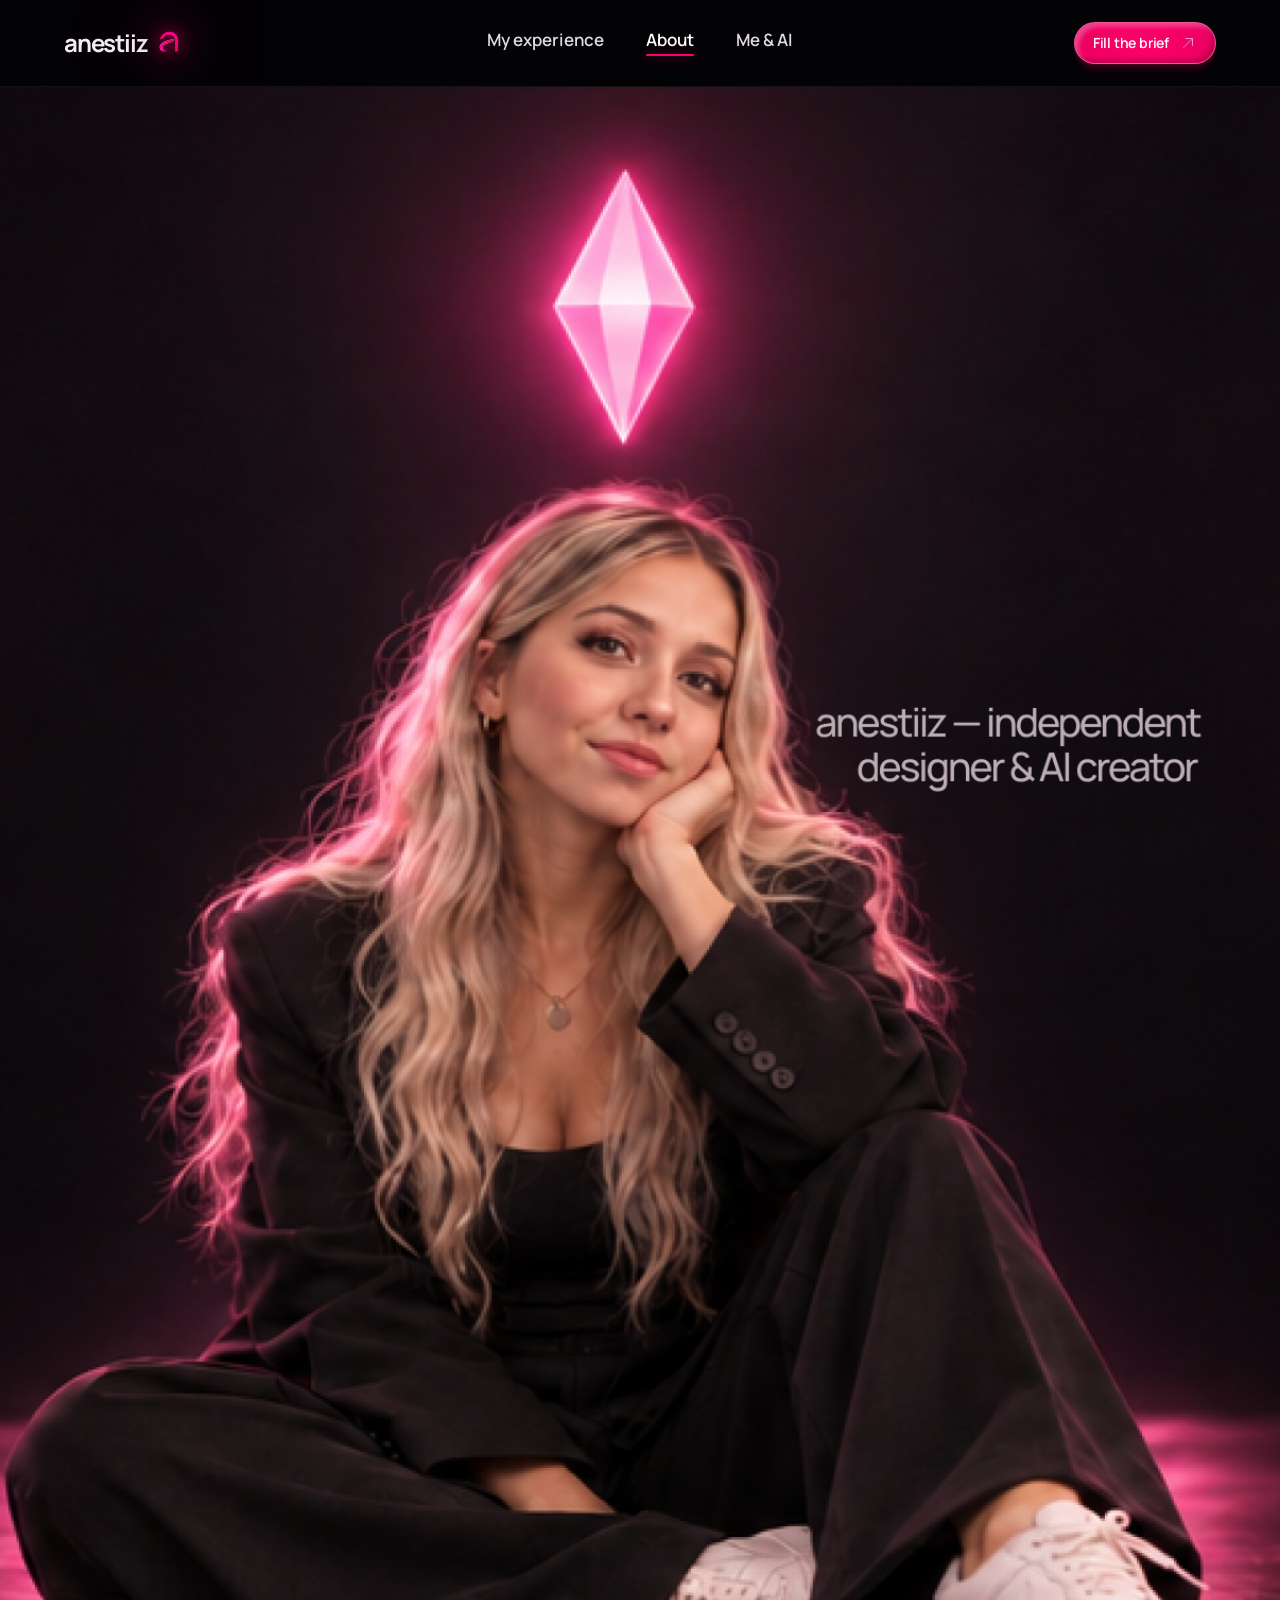
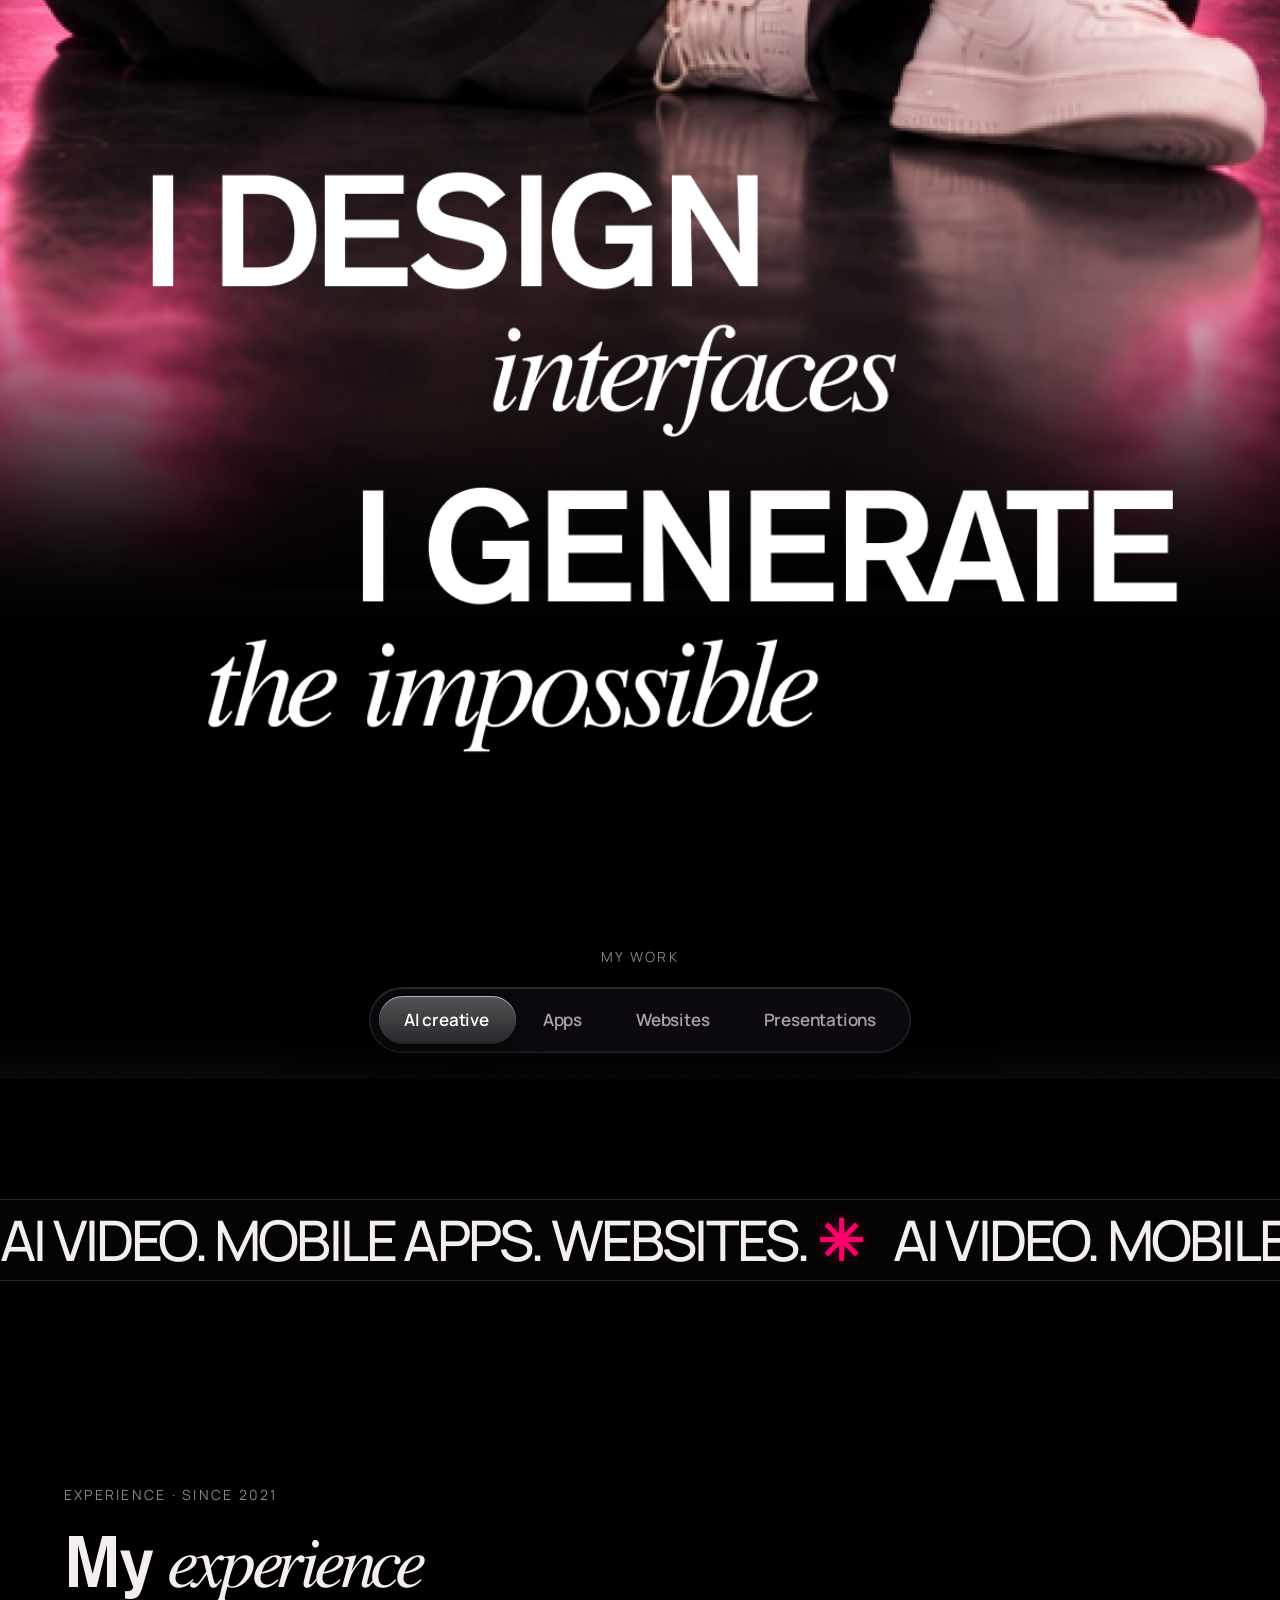
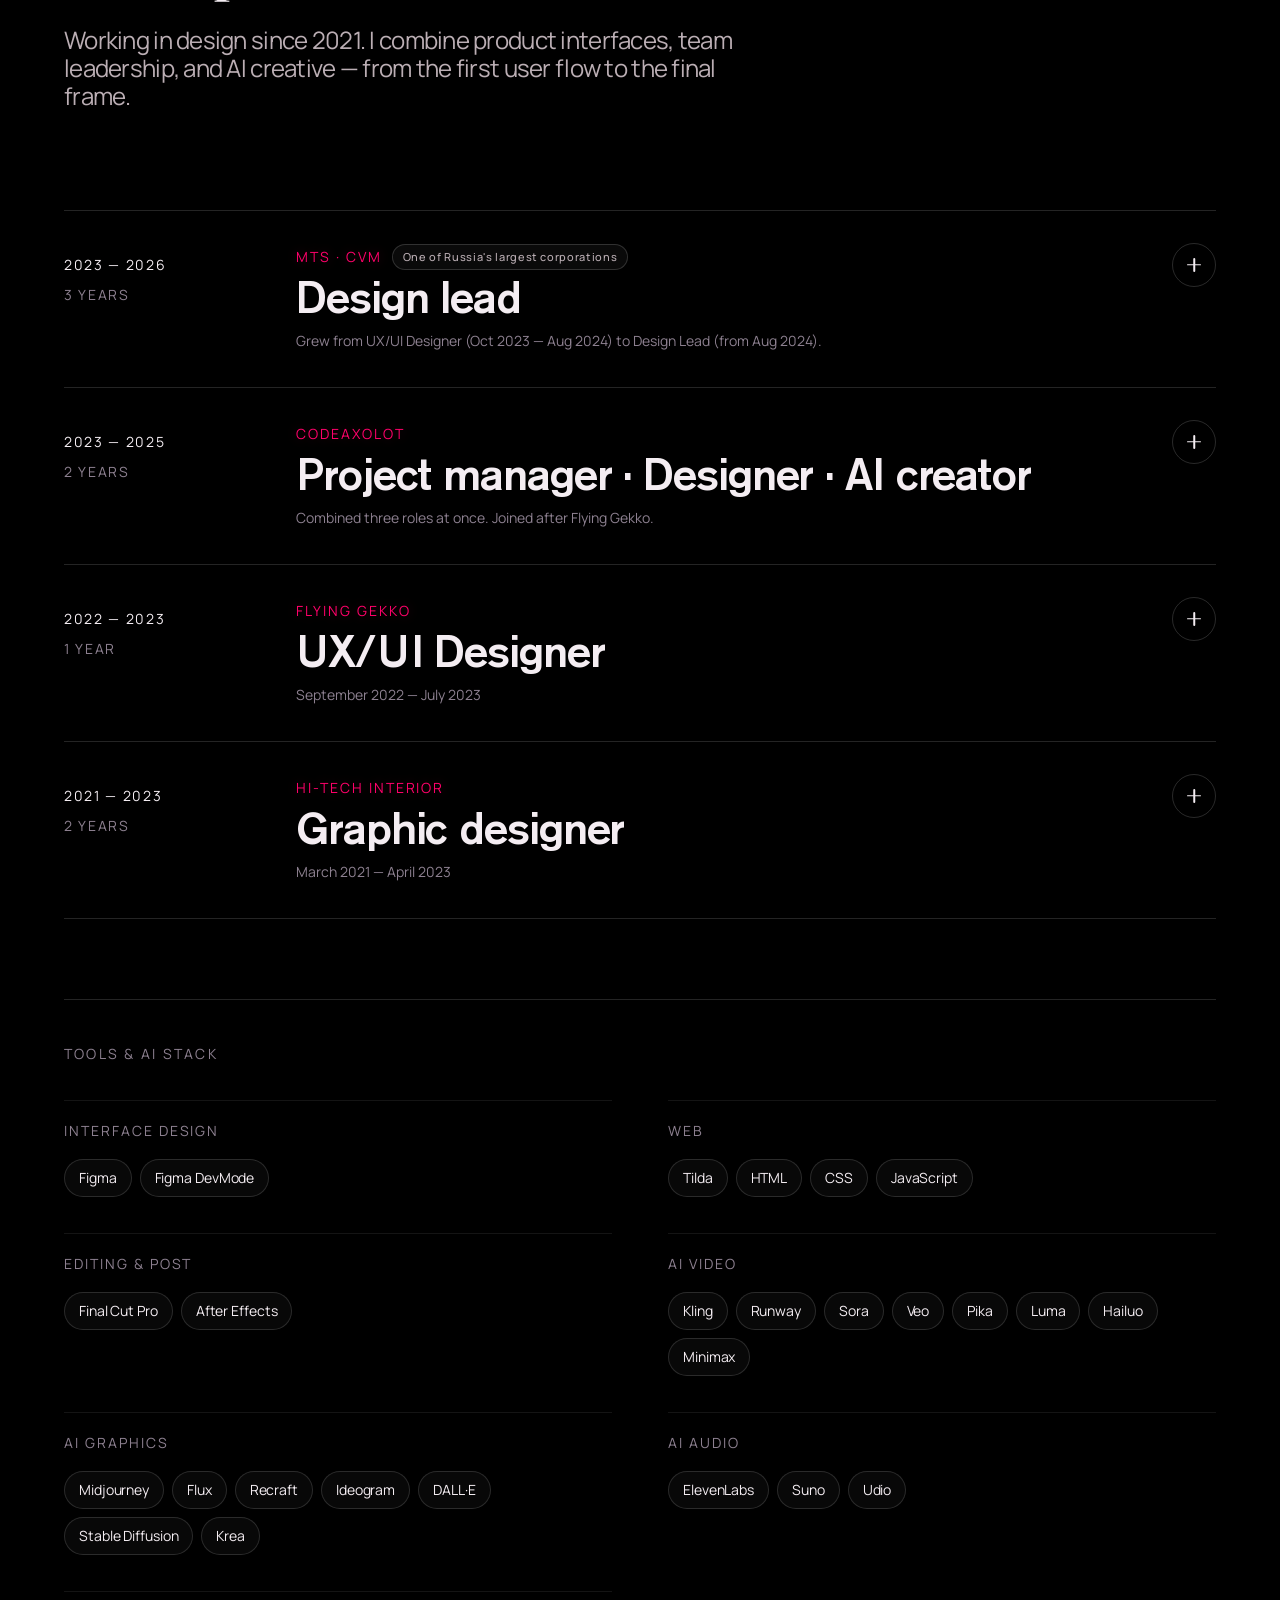
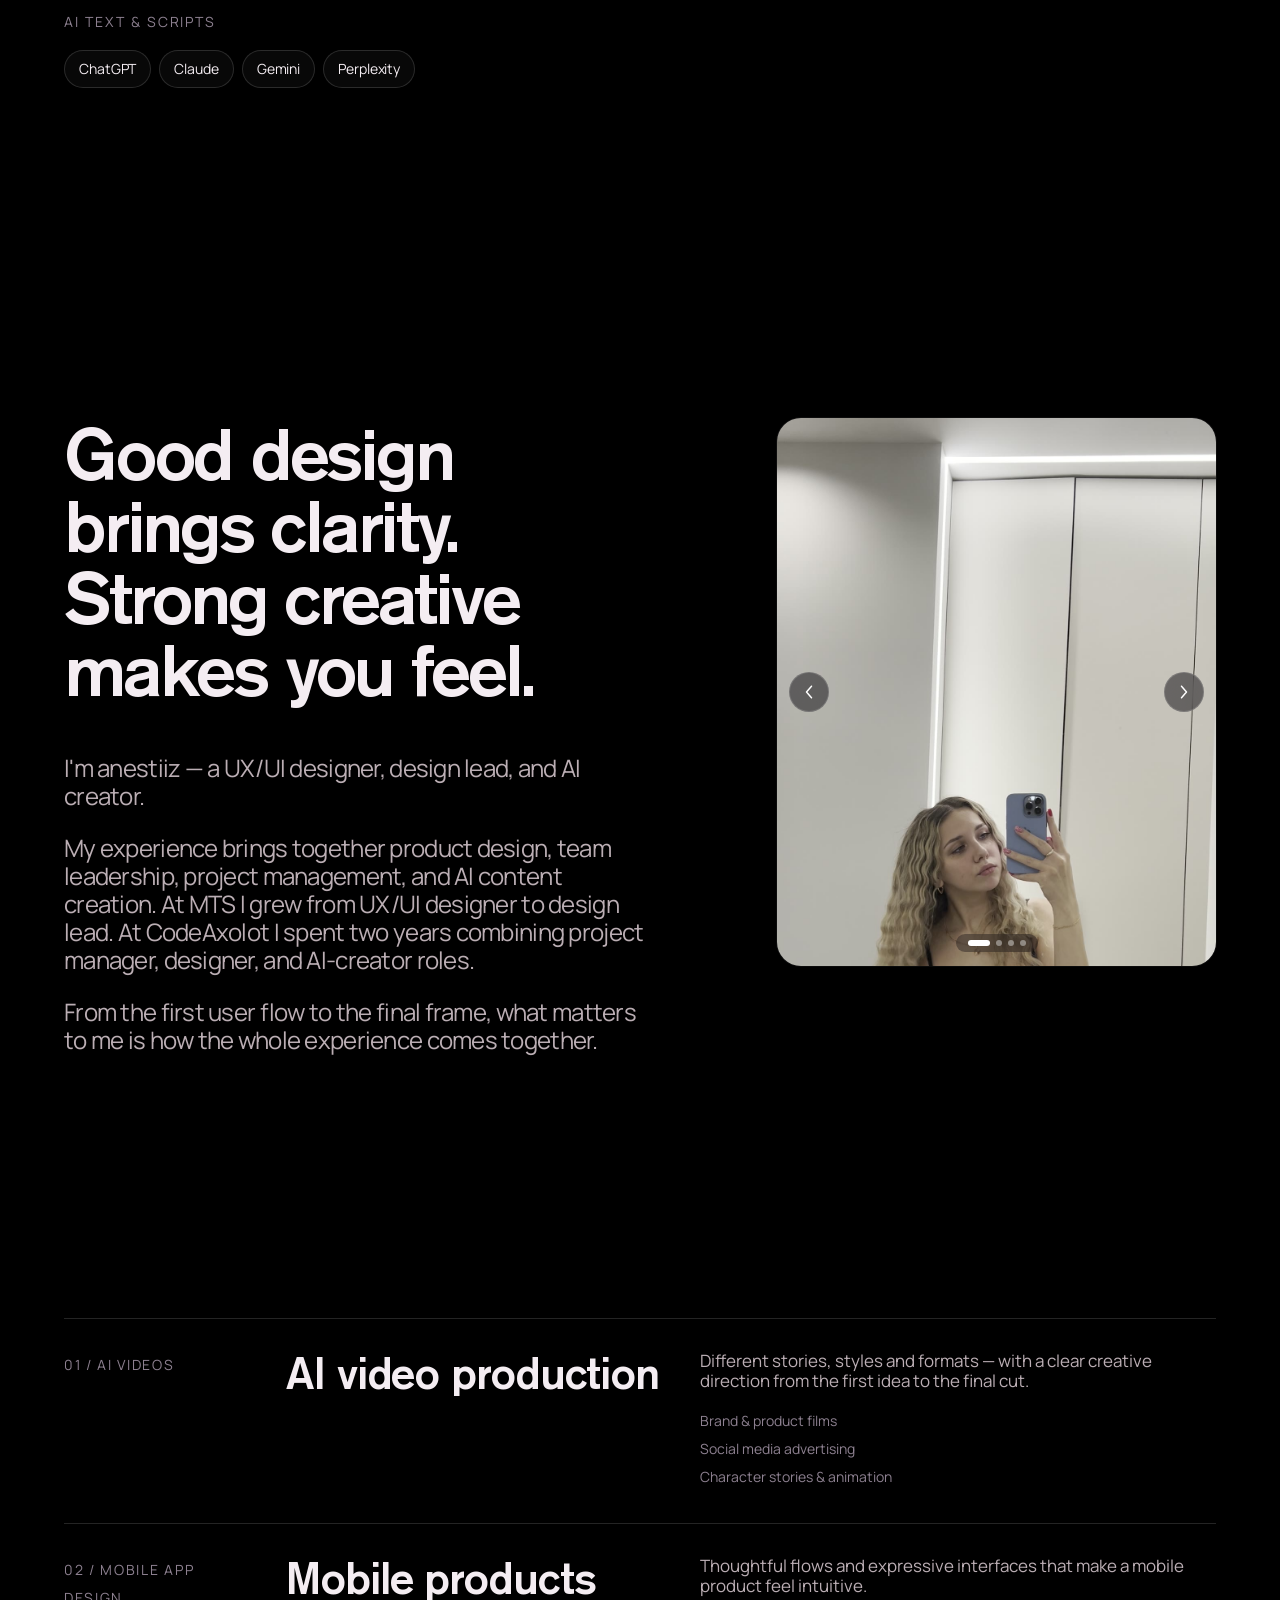
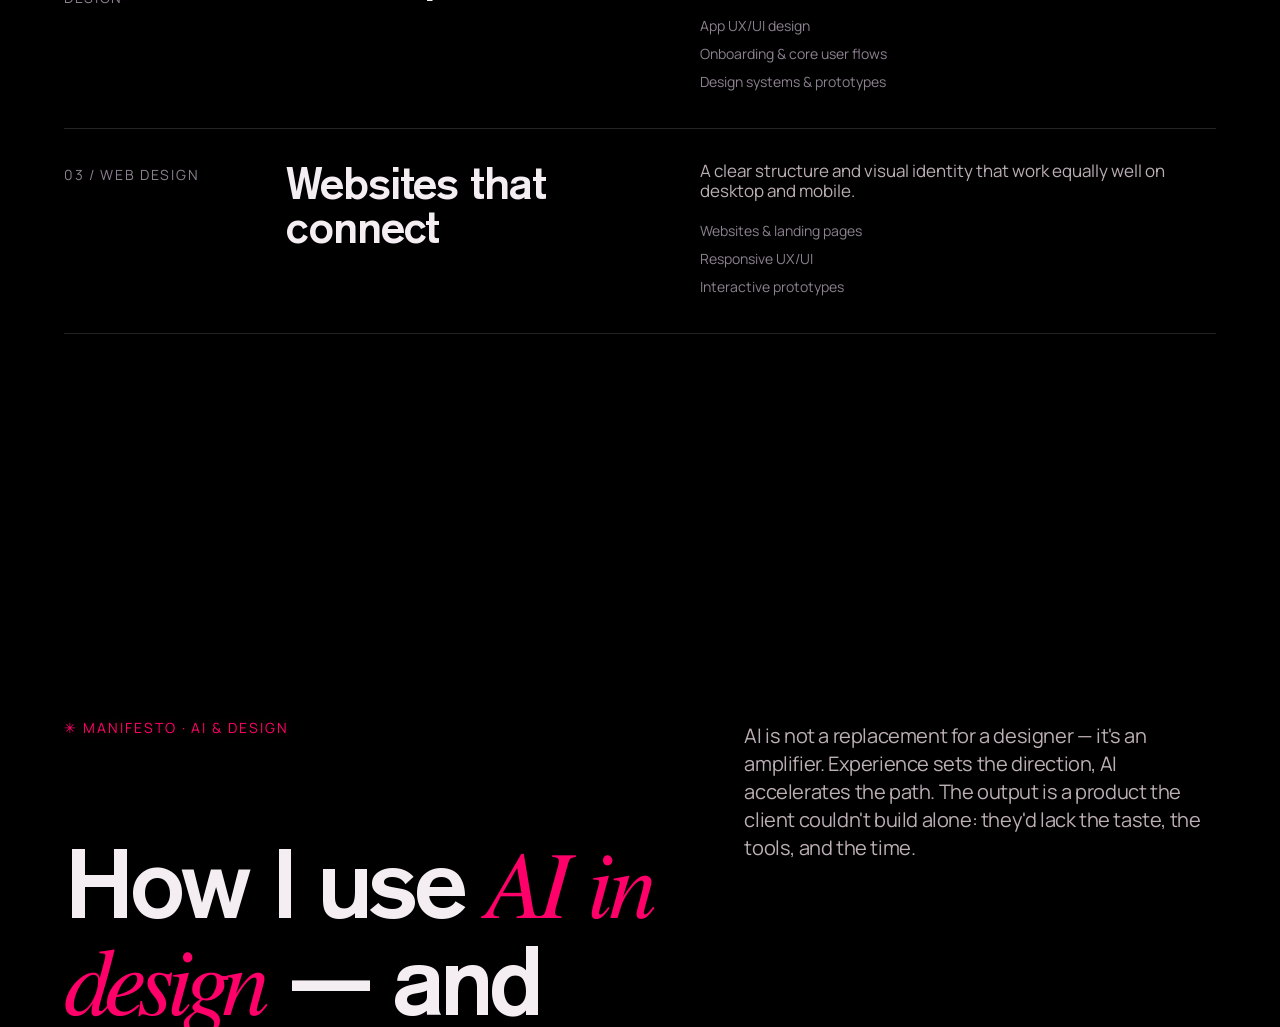
==== commit 07087e37: "Port experience/AI/tools + Telegram brief + Yandex Metrika to EN - Added experience section with 4 r" ====
--- a/index.html
+++ b/index.html
@@ -6,15 +6,17 @@
   <title>anestiiz — Portfolio</title>
   <meta name="description" content="anestiiz portfolio — independent designer and AI creator.">
   <link rel="icon" type="image/png" href="assets/favicon/favicon.png"><link rel="apple-touch-icon" href="assets/favicon/favicon.png">
-  <link rel="stylesheet" href="assets/css/site.css">
+  <link rel="stylesheet" href="assets/css/site.css?v=exp1">
+  <script defer src="assets/js/analytics.js"></script>
 </head>
 <body>
   <header>
     <div class="wrap header-row">
       <a class="logo" href="#top"><span class="logo-text">anestiiz</span><img class="logo-a" src="assets/anestiiz-mark.svg" alt=""></a>
       <nav aria-label="Primary">
+        <a href="#experience" data-nav="experience">My experience</a>
         <a href="#about" data-nav="about">About</a>
-        <a href="ai.html" data-nav="ai-page">Me & AI</a>
+        <a href="#ai" data-nav="ai-page">Me & AI</a>
       </nav>
       <div class="header-right">
         <a class="talk-link" href="brief.html">Fill the brief <img class='icon-arrow-up light' src='Icons/Arrow Right Up.svg' alt=''></a>
@@ -33,21 +35,14 @@
       <a href="websites.html" data-drawer-link>Websites</a>
       <a href="presentations.html" data-drawer-link>Presentations</a>
       <div class="drawer-group-label">More</div>
+      <a href="#experience" data-drawer-link>My experience</a>
       <a href="#about" data-drawer-link>About</a>
       <a href="brief.html" data-drawer-link>Fill the brief</a>
-      <a href="ai.html" class="drawer-ai" data-drawer-link><span>✳</span>How I use AI in design</a>
+      <a href="#ai" class="drawer-ai" data-drawer-link><span>✳</span>How I use AI in design</a>
     </aside>
   </div>
 
   <main id="top">
-    <nav class="tabs-nav" aria-label="Work sections">
-      <a href="ai-creative.html" data-target="ai"><span class="lbl">AI creative</span></a>
-      <a href="apps.html" data-target="apps"><span class="lbl">Apps</span></a>
-      <a href="websites.html" data-target="websites"><span class="lbl">Websites</span></a>
-      <a href="presentations.html" data-target="presentations"><span class="lbl">Presentations</span></a>
-      <span class="tabs-pill" aria-hidden="true"></span>
-    </nav>
-
     <section class="hero">
       <picture class="hero-picture">
         <source media="(max-width: 1024px)" srcset="assets/media/hero-first-screen-mobile.png">
@@ -55,7 +50,7 @@
       </picture>
       <div class="hero-menu reveal" aria-label="Work sections">
         <div class="hero-menu-inner">
-          <div class="hero-menu-eyebrow">Work · 4 sections</div>
+          <div class="hero-menu-eyebrow">My work</div>
           <nav class="hero-tabs" aria-label="Section select">
             <a href="ai-creative.html" data-target="ai" class="active"><span class="lbl">AI creative</span></a>
             <a href="apps.html" data-target="apps"><span class="lbl">Apps</span></a>
@@ -80,12 +75,204 @@
       </div>
     </div>
 
+    <section id="experience" class="experience wrap">
+      <div class="exp-head reveal">
+        <div class="hero-menu-eyebrow">Experience · since 2021</div>
+        <h2>My <em>experience</em></h2>
+        <p class="exp-lead">Working in design since 2021. I combine product interfaces, team leadership, and AI creative — from the first user flow to the final frame.</p>
+      </div>
+
+      <ol class="exp-list" role="list">
+        <li class="exp-role reveal">
+          <details>
+            <summary>
+              <div class="exp-when">
+                <div class="exp-when-range">2023 — 2026</div>
+                <div class="exp-when-dur">3 years</div>
+              </div>
+              <div class="exp-what">
+                <div class="exp-place">MTS · CVM <span class="exp-badge">One of Russia's largest corporations</span></div>
+                <div class="exp-title">Design lead</div>
+                <div class="exp-sub">Grew from UX/UI Designer (Oct 2023 — Aug 2024) to Design Lead (from Aug 2024).</div>
+              </div>
+              <span class="exp-toggle" aria-hidden="true"></span>
+            </summary>
+            <div class="exp-body">
+              <p>Customer relationship development and personalized offers. Led a team of designers and stayed hands-on with the work.</p>
+              <ul class="exp-tasks">
+                <li>Ran the design team — reviewing decisions, mockups, and directions.</li>
+                <li>Designed personalized pages, landings, and product flows.</li>
+                <li>Worked through logic, states, errors, and responsive versions.</li>
+                <li>Maintained interface consistency and component work.</li>
+                <li>Collaborated with product, marketing, sales, support, and engineering.</li>
+                <li>Handed off designs to development via Figma DevMode.</li>
+                <li>Regular internal design showcases.</li>
+              </ul>
+              <div class="exp-projects">
+                <div class="exp-projects-label">Selected projects</div>
+                <ul class="exp-projects-list">
+                  <li>Internal platforms — launching marketing campaigns and publishing landings.</li>
+                  <li>Personalized offer pages for tariffs, services, subscriptions, and devices.</li>
+                  <li>Number porting flow — from number entry to store selection on a map.</li>
+                  <li>NBA widget for operators — activation flows, error handling, and sales analytics.</li>
+                </ul>
+              </div>
+            </div>
+          </details>
+        </li>
+
+        <li class="exp-role reveal">
+          <details>
+            <summary>
+              <div class="exp-when">
+                <div class="exp-when-range">2023 — 2025</div>
+                <div class="exp-when-dur">2 years</div>
+              </div>
+              <div class="exp-what">
+                <div class="exp-place">CodeAxolot</div>
+                <div class="exp-title">Project manager · Designer · AI creator</div>
+                <div class="exp-sub">Combined three roles at once. Joined after Flying Gekko.</div>
+              </div>
+              <span class="exp-toggle" aria-hidden="true"></span>
+            </summary>
+            <div class="exp-body">
+              <p>At CodeAxolot I spent two years combining three roles: project manager, designer, and AI creator. The work brought together project management, design, and AI content creation.</p>
+              <ul class="exp-tasks">
+                <li><strong>Project management</strong> — the PM role.</li>
+                <li><strong>Design</strong> — design work across projects.</li>
+                <li><strong>AI creative</strong> — content production using AI.</li>
+              </ul>
+            </div>
+          </details>
+        </li>
+
+        <li class="exp-role reveal">
+          <details>
+            <summary>
+              <div class="exp-when">
+                <div class="exp-when-range">2022 — 2023</div>
+                <div class="exp-when-dur">1 year</div>
+              </div>
+              <div class="exp-what">
+                <div class="exp-place">Flying Gekko</div>
+                <div class="exp-title">UX/UI Designer</div>
+                <div class="exp-sub">September 2022 — July 2023</div>
+              </div>
+              <span class="exp-toggle" aria-hidden="true"></span>
+            </summary>
+            <div class="exp-body">
+              <p>Work on user interfaces and flows — building up UX/UI practice and digital product experience.</p>
+              <ul class="exp-tasks">
+                <li>Gathering and refining requirements.</li>
+                <li>Working through user flows.</li>
+                <li>Creating interfaces.</li>
+                <li>Supporting implementation.</li>
+                <li>Testing and optimizing solutions.</li>
+              </ul>
+            </div>
+          </details>
+        </li>
+
+        <li class="exp-role reveal">
+          <details>
+            <summary>
+              <div class="exp-when">
+                <div class="exp-when-range">2021 — 2023</div>
+                <div class="exp-when-dur">2 years</div>
+              </div>
+              <div class="exp-what">
+                <div class="exp-place">Hi-Tech Interior</div>
+                <div class="exp-title">Graphic designer</div>
+                <div class="exp-sub">March 2021 — April 2023</div>
+              </div>
+              <span class="exp-toggle" aria-hidden="true"></span>
+            </summary>
+            <div class="exp-body">
+              <p>The start of my professional path. Working with graphics and printed materials.</p>
+            </div>
+          </details>
+        </li>
+      </ol>
+
+      <div class="exp-tools reveal">
+        <div class="hero-menu-eyebrow">Tools & AI stack</div>
+        <div class="tools-stack">
+          <div class="tool-cat-block">
+            <div class="tool-cat">Interface design</div>
+            <div class="tool-tags">
+              <span class="tool-tag">Figma</span>
+              <span class="tool-tag">Figma DevMode</span>
+            </div>
+          </div>
+          <div class="tool-cat-block">
+            <div class="tool-cat">Web</div>
+            <div class="tool-tags">
+              <span class="tool-tag">Tilda</span>
+              <span class="tool-tag">HTML</span>
+              <span class="tool-tag">CSS</span>
+              <span class="tool-tag">JavaScript</span>
+            </div>
+          </div>
+          <div class="tool-cat-block">
+            <div class="tool-cat">Editing & post</div>
+            <div class="tool-tags">
+              <span class="tool-tag">Final Cut Pro</span>
+              <span class="tool-tag">After Effects</span>
+            </div>
+          </div>
+          <div class="tool-cat-block">
+            <div class="tool-cat">AI video</div>
+            <div class="tool-tags">
+              <span class="tool-tag">Kling</span>
+              <span class="tool-tag">Runway</span>
+              <span class="tool-tag">Sora</span>
+              <span class="tool-tag">Veo</span>
+              <span class="tool-tag">Pika</span>
+              <span class="tool-tag">Luma</span>
+              <span class="tool-tag">Hailuo</span>
+              <span class="tool-tag">Minimax</span>
+            </div>
+          </div>
+          <div class="tool-cat-block">
+            <div class="tool-cat">AI graphics</div>
+            <div class="tool-tags">
+              <span class="tool-tag">Midjourney</span>
+              <span class="tool-tag">Flux</span>
+              <span class="tool-tag">Recraft</span>
+              <span class="tool-tag">Ideogram</span>
+              <span class="tool-tag">DALL·E</span>
+              <span class="tool-tag">Stable Diffusion</span>
+              <span class="tool-tag">Krea</span>
+            </div>
+          </div>
+          <div class="tool-cat-block">
+            <div class="tool-cat">AI audio</div>
+            <div class="tool-tags">
+              <span class="tool-tag">ElevenLabs</span>
+              <span class="tool-tag">Suno</span>
+              <span class="tool-tag">Udio</span>
+            </div>
+          </div>
+          <div class="tool-cat-block">
+            <div class="tool-cat">AI text & scripts</div>
+            <div class="tool-tags">
+              <span class="tool-tag">ChatGPT</span>
+              <span class="tool-tag">Claude</span>
+              <span class="tool-tag">Gemini</span>
+              <span class="tool-tag">Perplexity</span>
+            </div>
+          </div>
+        </div>
+      </div>
+    </section>
+
     <section id="about" class="about wrap">
       <div class="about-intro">
         <div>
           <h2 class="reveal">Good design brings clarity.<br>Strong creative makes you feel.</h2>
           <div class="about-copy reveal">
-            <p>I'm anestiiz, a UX/UI designer and AI creator. I connect product thinking with visual storytelling, and strong identity with digital products.</p>
+            <p>I'm anestiiz — a UX/UI designer, design lead, and AI creator.</p>
+            <p>My experience brings together product design, team leadership, project management, and AI content creation. At MTS I grew from UX/UI designer to design lead. At CodeAxolot I spent two years combining project manager, designer, and AI-creator roles.</p>
             <p>From the first user flow to the final frame, what matters to me is how the whole experience comes together.</p>
           </div>
         </div>
@@ -157,12 +344,58 @@
       </div>
     </section>
 
+    <section id="ai" class="ai-section wrap">
+      <div class="ai-head reveal">
+        <div class="ai-eyebrow">✳ Manifesto · AI &amp; design</div>
+        <h2>How I use <em>AI in design</em> — and why it matters.</h2>
+        <p class="ai-lead">AI is not a replacement for a designer — it's an amplifier. Experience sets the direction, AI accelerates the path. The output is a product the client couldn't build alone: they'd lack the taste, the tools, and the time.</p>
+        <div class="ai-facts">
+          <span>AI + Design</span>
+          <span>Product thinking</span>
+          <span>Motion &amp; UI</span>
+          <span>Copy &amp; tone</span>
+        </div>
+      </div>
+
+      <div class="ai-manifesto reveal">
+        <p>We live in a moment when <em>the speed of an idea matters more than its scale</em>. What used to take weeks — from concept to reveal — now takes one evening for a designer who knows AI, without losing quality. Anyone who can't assemble this stack falls a step behind.</p>
+      </div>
+
+      <div class="ai-notes reveal">
+        <div>
+          <h3>Why AI matters right now.</h3>
+          <p>The market moves faster than ever: users expect a product that looks and feels like a top App Store app, not a rough MVP. Reaching that quality used to require a team of five and three months.</p>
+          <p>Today one designer with the right AI stack can cover research, copy, identity, UI kit, prototype, and motion in the time it takes a team to write a brief.</p>
+        </div>
+        <div>
+          <h3>Experience + AI = a product, not just visuals.</h3>
+          <p>AI without experience is pretty slides without logic. Experience without AI is slow and expensive. The value sits at the intersection: I know how a product is built, what sells, and where users get stuck — and I point AI at exactly those places.</p>
+          <p>AI generates variants; I cut the noise, keep what works for the client's goal, and shape it into one coherent product with a single voice.</p>
+        </div>
+        <div>
+          <h3>Why the client can't do this alone.</h3>
+          <p>Clients have access to the same AI tools — but not to taste, visual literacy, or product thinking. AI produces plenty of "correct" — but doesn't tell "correct" from "on point."</p>
+          <p>Without that lens you get an average product with an AI sheen. With me you get a product with character, logic, and confidence in every pixel.</p>
+        </div>
+        <div>
+          <h3>How this looks in practice.</h3>
+          <p>Research is 3–5× faster. Identity is built in a day. Copy and tone are tuned to the audience from the start. Motion, illustration, and 3D live where placeholders used to sit.</p>
+          <p>The result: the client pays not for hours but for outcome — a product at a level that pays for itself on the first launch.</p>
+        </div>
+      </div>
+
+      <div class="ai-cta reveal">
+        <h3>Ready to build a product that <em>looks two levels above</em> the market?</h3>
+        <a class="ai-cta-btn" href="brief.html">Let's talk <img class="icon-arrow-up light" src="Icons/Arrow Right Up.svg" alt=""></a>
+      </div>
+    </section>
+
   </main>
 
   <footer>
     <div>© 2026 anestiiz &nbsp; Designed with intention.</div>
     <a class="top" href="#top">Back to top ↑</a>
-    <a class="ai" href="ai.html">✳ How I use AI in design <img class="icon-arrow-up light" src="Icons/Arrow Right Up.svg" alt=""></a>
+    <a class="ai" href="#ai">✳ How I use AI in design <img class="icon-arrow-up light" src="Icons/Arrow Right Up.svg" alt=""></a>
   </footer>
 
   <script>
--- a/assets/css/site.css
+++ b/assets/css/site.css
@@ -41,7 +41,7 @@
       font-family:"FreeSerif",Georgia,serif;
       font-style:italic;
       font-weight:400;
-    }body:before{content:"";position:fixed;inset:-20% -10%;pointer-events:none;background:radial-gradient(circle at 88% 92%, rgba(255,0,106,.14), transparent 14%);z-index:-1}a{color:inherit;text-decoration:none}button{font:inherit}.wrap{width:min(100%,var(--max));margin:auto;padding-inline:var(--pad)}header{position:sticky;top:0;z-index:60;background:rgba(9,7,13,.42);backdrop-filter:blur(22px) saturate(140%);-webkit-backdrop-filter:blur(22px) saturate(140%);border-bottom:1px solid rgba(255,255,255,.06)}.header-row{height:86px;display:grid;grid-template-columns:1fr auto 1fr;align-items:center;gap:24px}.logo{font-size:24px;line-height:28px;font-weight:700;letter-spacing:-.05em;display:inline-flex;align-items:center;gap:12px}.logo-text{line-height:1;color:var(--ink)}.logo-a{display:inline-block;height:22px;width:auto;filter:drop-shadow(0 0 8px rgba(255,0,106,.9)) drop-shadow(0 0 20px rgba(255,0,106,.72)) drop-shadow(0 0 48px rgba(255,0,106,.48)) drop-shadow(0 0 96px rgba(255,0,106,.28));transform:translateY(-1px)}nav{display:flex;align-items:center;gap:42px;font-size:17px;line-height:20px;font-weight:600;white-space:nowrap}nav a{color:var(--ink);opacity:.92;transition:opacity .2s ease, color .2s ease}nav a:hover{opacity:1;color:#fff}nav a{position:relative;padding-bottom:6px}nav a.active{opacity:1;color:#fff}header nav a.active::after{content:"";position:absolute;left:0;right:0;bottom:0;height:2px;border-radius:2px;background:var(--pink);box-shadow:0 0 12px rgba(255,0,106,.55)}.talk-link{display:inline-flex;align-items:center;gap:10px;padding:10px 18px;border-radius:999px;background:var(--pill-bg);border:var(--pill-border);box-shadow:var(--pill-shadow);color:#fff;font-size:14px;line-height:20px;font-weight:600;letter-spacing:-.2px;transition:transform .2s ease,box-shadow .2s ease,filter .2s ease}.talk-link:hover{transform:translateY(-1px);filter:brightness(1.06);box-shadow:0 16px 40px rgba(255,0,106,.42)}.talk-link .icon-arrow-up{display:flex;width:18px;height:18px;filter:brightness(0) invert(1)}.header-right{justify-self:end;display:flex;align-items:center;gap:24px;font-size:14px;line-height:28px}.lang-pill button.active{background:var(--pill-bg);border:var(--pill-border);color:#fff;box-shadow:var(--pill-shadow);line-height:18px;font-weight:600}.lang-pill button:not(.active):hover{color:var(--ink)}.hero{position:relative;overflow:hidden;width:100%;padding:0;background:#000}.hero-picture{display:block;width:100%}.hero-bg{display:block;width:100%;height:auto;object-fit:cover}.hero-scroll{position:absolute;left:50%;bottom:16px;transform:translateX(-50%);z-index:3}.kicker{display:inline-flex;align-items:center;gap:16px;font-family:"Manrope",sans-serif;font-size:14px;font-weight:700;line-height:28px;letter-spacing:2px;text-transform:uppercase;color:var(--muted)}h1{margin:48px 0 0;max-width:980px;font-size:72px;line-height:72px;letter-spacing:-.04em;font-weight:500}h1 span{display:block}.icon-arrow-up{display:inline-block;width:1em;height:1em;object-fit:contain;vertical-align:-.13em;flex:0 0 auto}.icon-arrow-up.light{filter:invert(98%) sepia(8%) saturate(530%) hue-rotate(283deg) brightness(102%) contrast(92%)}.icon-arrow-up.pink{filter:invert(16%) sepia(96%) saturate(7479%) hue-rotate(326deg) brightness(102%) contrast(104%) drop-shadow(0 0 16px rgba(255,0,106,.32))}.hero-desc{margin-top:64px;max-width:480px;font-family:"Manrope",sans-serif;font-size:17px;font-weight:400;line-height:20px;letter-spacing:-.5px;color:var(--muted)}.hero-scroll{display:inline-grid;place-items:center;background:transparent;border:0;box-shadow:none;backdrop-filter:none;transition:transform .22s ease}.hero-scroll .icon-arrow-down{width:44px;height:44px;display:block;filter:invert(16%) sepia(96%) saturate(7479%) hue-rotate(326deg) brightness(102%) contrast(104%) drop-shadow(0 0 16px rgba(255,0,106,.5));transition:transform .22s ease}.hero-scroll:hover{transform:translateX(-50%) translateY(3px)}.scroll-circle:not(.hero-scroll){width:92px;height:92px;border-radius:50%;border:1px solid rgba(255,255,255,.22);display:grid;place-items:center;background:linear-gradient(180deg, rgba(255,255,255,.055), rgba(255,255,255,.018));box-shadow:0 0 0 1px rgba(255,255,255,.035) inset, 0 18px 50px rgba(0,0,0,.24), 0 0 34px rgba(255,0,106,.08);backdrop-filter:blur(8px);transition:transform .22s ease,border-color .22s ease, box-shadow .22s ease, background .22s ease}.scroll-circle:not(.hero-scroll) .icon-arrow-down{width:34px;height:34px;display:block;filter:invert(16%) sepia(96%) saturate(7479%) hue-rotate(326deg) brightness(102%) contrast(104%) drop-shadow(0 0 13px rgba(255,0,106,.34));opacity:1;transition:transform .22s ease,opacity .22s ease,filter .22s ease}.scroll-circle:not(.hero-scroll):hover{transform:translateY(3px);border-color:rgba(255,255,255,.42);background:linear-gradient(180deg, rgba(255,255,255,.075), rgba(255,0,106,.035));box-shadow:0 0 0 1px rgba(255,255,255,.08) inset,0 0 32px rgba(255,0,106,.18),0 18px 50px rgba(0,0,0,.24)}.scroll-circle:not(.hero-scroll):hover .icon-arrow-down{transform:translateY(2px);opacity:1;filter:invert(16%) sepia(96%) saturate(7479%) hue-rotate(326deg) brightness(112%) contrast(110%) drop-shadow(0 0 16px rgba(255,0,106,.46))}.work{padding-top:340px;padding-bottom:300px}.work-top{display:grid;grid-template-columns:1fr auto;align-items:end;gap:24px;margin-bottom:32px}.section-title{display:flex;align-items:flex-end;gap:20px}.section-title h2{margin:0;font-size:56px;line-height:56px;letter-spacing:-.035em;font-weight:500}.section-title span{font-size:24px;line-height:28px;color:var(--soft);padding-bottom:6px}.filters{display:flex;flex-wrap:wrap;justify-content:flex-end;align-items:center;gap:20px}.filters button{border:0;background:transparent;color:var(--muted);padding:16px 2px;font-family:"Manrope",sans-serif;font-size:14px;line-height:28px;font-weight:600;letter-spacing:-.5px;cursor:pointer;border-radius:999px;transition:.2s ease}.filters button.active{padding:4px 24px;color:#fff;background:var(--pill-bg);border:var(--pill-border);box-shadow:var(--pill-shadow)}.filters button:not(.active):hover{color:#fff}.projects{display:grid;grid-template-columns:repeat(2,minmax(0,1fr));gap:24px}.project.hidden{display:none}.project a.card-link{display:block}.media{position:relative;width:100%;aspect-ratio:1.08/1;border-radius:8px;overflow:hidden;background:#111}.feel-cover{background:#0a0806}.feel-cover > img,.feel-cover > video{position:absolute;inset:0;width:100%;height:100%;object-fit:cover;display:block;filter:saturate(1.02) contrast(1.02)}.promo-cover{background:#0b0708}.promo-cover > video{position:absolute;inset:0;width:100%;height:100%;object-fit:cover;display:block}.neuro-cover{display:grid;grid-template-columns:1fr 1fr 1fr;gap:2px;background:#0a0806}.neuro-cover .neuro-panel{position:relative;overflow:hidden;background:#111}.neuro-cover .neuro-panel img{position:absolute;inset:0;width:100%;height:100%;object-fit:cover;display:block;transition:transform .8s ease;filter:saturate(1.02) contrast(1.02)}.project-card:hover .neuro-cover .neuro-panel img{transform:scale(1.04)}.project-card:hover .neuro-open{background:rgba(255,255,255,.2)}.neuro-open .icon-arrow-up{width:14px;height:14px;filter:brightness(0) invert(1)}.echo-btn .icon-arrow-up{width:16px;height:16px}.meta{display:grid;grid-template-columns:1fr;gap:20px;padding-top:20px;align-items:start}.meta-sub,.meta-num{display:none}.meta-title{font-size:44px;line-height:44px;letter-spacing:-.025em;font-weight:500}.meta-sub{margin-top:12px;font-size:14px;line-height:28px;color:var(--soft)}.meta-num{font-size:32px;line-height:36px;color:var(--soft);padding-top:4px}.marquee{margin-top:12px;border-top:1px solid var(--line);border-bottom:1px solid var(--line);overflow:hidden;background:rgba(255,255,255,.015);padding:12px 0}.track{display:flex;width:max-content;animation:marquee 24s linear infinite;font-size:56px;font-weight:500;line-height:56px;letter-spacing:-.05em;color:var(--ink)}.track span{padding-right:32px}.track b{color:var(--pink);text-shadow:0 0 16px rgba(255,0,106,.35)}@keyframes marquee{to{transform:translateX(-50%)}}.about{padding-top:130px;padding-bottom:300px}.about-intro{display:grid;grid-template-columns:1.15fr .85fr;gap:120px;align-items:start}.about h2{margin:0;font-size:72px;line-height:72px;letter-spacing:-.045em;font-weight:500}.about-copy{margin-top:48px;max-width:640px;font-size:24px;line-height:28px;letter-spacing:-.03em;color:var(--muted)}.about-copy p{margin:0 0 24px}.about-media{margin-top:0}.carousel{position:relative;border-radius:24px;overflow:hidden;background:#121016;aspect-ratio:4/5;box-shadow:0 20px 60px rgba(0,0,0,.35), 0 0 0 1px rgba(255,255,255,.06)}.carousel-track{position:absolute;inset:0}.carousel .slide{position:absolute;inset:0;opacity:0;transition:opacity .55s ease;pointer-events:none}.carousel .slide.active{opacity:1;pointer-events:auto}.carousel .slide video,.carousel .slide img{width:100%;height:100%;object-fit:cover;display:block}.carousel .slide:nth-child(1) video,.carousel .slide:nth-child(2) video{object-position:center top}.carousel-nav{position:absolute;top:50%;transform:translateY(-50%);width:40px;height:40px;border-radius:50%;background:rgba(10,8,14,.5);backdrop-filter:blur(10px);-webkit-backdrop-filter:blur(10px);border:1px solid rgba(255,255,255,.14);cursor:pointer;display:flex;align-items:center;justify-content:center;z-index:3;transition:background .2s, transform .2s;padding:0}.carousel-nav svg{width:20px;height:20px;display:block;stroke:#fff}.carousel-nav:hover{background:rgba(10,8,14,.75);transform:translateY(-50%) scale(1.06)}.carousel-nav.prev{left:12px}.carousel-nav.next{right:12px}.carousel-dots{position:absolute;bottom:14px;left:50%;transform:translateX(-50%);display:flex;gap:6px;z-index:3;padding:6px 12px;border-radius:999px;background:rgba(10,8,14,.35);backdrop-filter:blur(10px);-webkit-backdrop-filter:blur(10px)}.carousel-dots .dot{width:6px;height:6px;border-radius:50%;background:rgba(255,255,255,.4);border:none;cursor:pointer;transition:all .3s;padding:0}.carousel-dots .dot.active{background:#fff;width:22px;border-radius:999px}.services{margin-top:240px;border-top:1px solid var(--line)}.service{display:grid;grid-template-columns:190px .85fr 1.15fr;gap:32px;border-bottom:1px solid var(--line);padding:32px 0 32px}.service-num{font-size:14px;line-height:28px;letter-spacing:.12em;text-transform:uppercase;color:var(--soft)}.service h3{margin:0;font-size:44px;line-height:44px;letter-spacing:-.025em;font-weight:500}.service p{margin:0 0 16px;font-size:17px;line-height:20px;color:var(--muted);max-width:580px}.service ul{list-style:none;margin:0;padding:0;color:var(--soft);font-size:14px;line-height:28px}.contact{padding-top:300px;padding-bottom:96px}.contact-box{border-top:1px solid var(--line);padding-top:24px}.contact .kicker{margin-bottom:24px}.contact h2{margin:0;max-width:1240px;font-size:72px;line-height:72px;letter-spacing:-.045em;font-weight:500}.contact h2 span{display:block}.contact .arrow{width:.78em;height:.78em;margin-left:.03em;vertical-align:-.08em}.contact-panel{display:grid;grid-template-columns:minmax(0,.82fr) minmax(360px,.52fr);gap:72px;align-items:start;border-top:1px solid var(--line);padding-top:28px;margin-top:48px}.contact-foot{display:grid;grid-template-columns:1fr;align-items:end;gap:20px}.contact-copy{font-size:20px;line-height:24px;max-width:560px;color:var(--muted)}.capabilities{font-size:14px;line-height:28px;color:var(--soft);white-space:nowrap}.request-form{display:grid;gap:18px;padding:22px;border:1px solid rgba(255,255,255,.12);border-radius:8px;background:linear-gradient(180deg,rgba(255,255,255,.045),rgba(255,255,255,.018));box-shadow:0 18px 60px rgba(0,0,0,.24),0 0 0 1px rgba(255,255,255,.03) inset}.form-group{display:grid;gap:10px}.form-label{font-size:14px;line-height:28px;font-weight:700;letter-spacing:1.6px;text-transform:uppercase;color:var(--soft)}.form-options{display:grid;grid-template-columns:repeat(3,minmax(0,1fr));gap:8px}.form-options.contact-methods{grid-template-columns:repeat(4,minmax(0,1fr))}.option-pill{position:relative;min-width:0}.option-pill input{position:absolute;opacity:0;pointer-events:none}.option-pill span{display:flex;align-items:center;justify-content:center;min-height:44px;padding:11px 12px;border-radius:999px;border:1px solid rgba(255,255,255,.14);background:rgba(255,255,255,.025);color:var(--muted);font-size:14px;line-height:28px;font-weight:600;letter-spacing:-.2px;text-align:center;cursor:pointer;transition:color .2s ease,border-color .2s ease,background .2s ease,box-shadow .2s ease}.option-pill input:focus-visible + span{outline:2px solid rgba(255,0,106,.7);outline-offset:2px}.option-pill input:checked + span{color:#fff;border-color:rgba(255,255,255,.34);background:var(--pill-bg);box-shadow:var(--pill-shadow)}.form-field{display:grid;gap:8px}.form-field span{font-size:14px;line-height:28px;font-weight:700;letter-spacing:1.6px;text-transform:uppercase;color:var(--soft)}.form-field input,.form-field textarea{width:100%;border:1px solid rgba(255,255,255,.14);border-radius:8px;background:rgba(255,255,255,.035);color:var(--ink);font-family:"Manrope",sans-serif;font-size:17px;line-height:20px;letter-spacing:-.2px;padding:14px 15px;outline:0;transition:border-color .2s ease,box-shadow .2s ease,background .2s ease}.form-field textarea{min-height:112px;resize:vertical}.form-field input::placeholder,.form-field textarea::placeholder{color:rgba(187,174,180,.58)}.form-field input:focus,.form-field textarea:focus{border-color:rgba(255,0,106,.62);background:rgba(255,255,255,.05);box-shadow:0 0 0 3px rgba(255,0,106,.12)}.form-submit{justify-self:start;display:inline-flex;align-items:center;justify-content:center;gap:8px;padding:12px 20px;border-radius:999px;border:var(--pill-border);background:var(--pill-bg);box-shadow:var(--pill-shadow);color:#fff;font-family:"Manrope",sans-serif;font-size:14px;line-height:28px;font-weight:600;letter-spacing:-.5px;cursor:pointer;transition:transform .2s ease}.form-submit:hover{transform:translateY(-1px)}.form-submit .icon-arrow-up{width:16px;height:16px}.form-note{margin:0;color:var(--soft);font-size:14px;line-height:28px}footer{display:grid;grid-template-columns:1fr auto 1fr;gap:20px;align-items:center;padding:20px var(--pad) 24px;font-size:14px;line-height:28px;border-top:1px solid var(--line);color:var(--soft)}footer .top{justify-self:center}footer .ai{justify-self:end}footer .ai .icon-arrow-up{width:13px;height:13px;margin-left:2px;vertical-align:-2px}.reveal{opacity:0;transform:translateY(18px);transition:opacity .65s ease,transform .65s ease}.reveal.visible{opacity:1;transform:none}::selection{background:var(--pink);color:#1b0610}/* Expanded portfolio grid */
+    }body:before{content:"";position:fixed;inset:-20% -10%;pointer-events:none;background:radial-gradient(circle at 88% 92%, rgba(255,0,106,.14), transparent 14%);z-index:-1}a{color:inherit;text-decoration:none}button{font:inherit}.wrap{width:min(100%,var(--max));margin:auto;padding-inline:var(--pad)}header{position:sticky;top:0;z-index:60;background:rgba(9,7,13,.42);backdrop-filter:blur(22px) saturate(140%);-webkit-backdrop-filter:blur(22px) saturate(140%);border-bottom:1px solid rgba(255,255,255,.06)}.header-row{height:86px;display:grid;grid-template-columns:1fr auto 1fr;align-items:center;gap:24px}.logo{font-size:24px;line-height:28px;font-weight:700;letter-spacing:-.05em;display:inline-flex;align-items:center;gap:12px}.logo-text{line-height:1;color:var(--ink)}.logo-a{display:inline-block;height:22px;width:auto;filter:drop-shadow(0 0 8px rgba(255,0,106,.9)) drop-shadow(0 0 20px rgba(255,0,106,.72)) drop-shadow(0 0 48px rgba(255,0,106,.48)) drop-shadow(0 0 96px rgba(255,0,106,.28));transform:translateY(-1px)}nav{display:flex;align-items:center;gap:42px;font-size:17px;line-height:20px;font-weight:600;white-space:nowrap}nav a{color:var(--ink);opacity:.92;transition:opacity .2s ease, color .2s ease}nav a:hover{opacity:1;color:#fff}nav a{position:relative;padding-bottom:6px}nav a.active{opacity:1;color:#fff}header nav a.active::after{content:"";position:absolute;left:0;right:0;bottom:0;height:2px;border-radius:2px;background:var(--pink);box-shadow:0 0 12px rgba(255,0,106,.55)}.talk-link{display:inline-flex;align-items:center;gap:10px;padding:10px 18px;border-radius:999px;background:var(--pill-bg);border:var(--pill-border);box-shadow:var(--pill-shadow);color:#fff;font-size:14px;line-height:20px;font-weight:600;letter-spacing:-.2px;transition:transform .2s ease,box-shadow .2s ease,filter .2s ease}.talk-link:hover{transform:translateY(-1px);filter:brightness(1.06);box-shadow:0 16px 40px rgba(255,0,106,.42)}.talk-link .icon-arrow-up{display:flex;width:18px;height:18px;filter:brightness(0) invert(1)}.header-right{justify-self:end;display:flex;align-items:center;gap:24px;font-size:14px;line-height:28px}.lang-pill button.active{background:var(--pill-bg);border:var(--pill-border);color:#fff;box-shadow:var(--pill-shadow);line-height:18px;font-weight:600}.lang-pill button:not(.active):hover{color:var(--ink)}.hero{position:relative;overflow:hidden;width:100%;padding:0;background:#000}.hero-picture{display:block;width:100%}.hero-bg{display:block;width:100%;height:auto;object-fit:cover}.hero-scroll{position:absolute;left:50%;bottom:16px;transform:translateX(-50%);z-index:3}.kicker{display:inline-flex;align-items:center;gap:16px;font-family:"Manrope",sans-serif;font-size:14px;font-weight:700;line-height:28px;letter-spacing:2px;text-transform:uppercase;color:var(--muted)}h1{margin:48px 0 0;max-width:980px;font-size:72px;line-height:72px;letter-spacing:-.04em;font-weight:500}h1 span{display:block}.icon-arrow-up{display:inline-block;width:1em;height:1em;object-fit:contain;vertical-align:-.13em;flex:0 0 auto}.icon-arrow-up.light{filter:invert(98%) sepia(8%) saturate(530%) hue-rotate(283deg) brightness(102%) contrast(92%)}.icon-arrow-up.pink{filter:invert(16%) sepia(96%) saturate(7479%) hue-rotate(326deg) brightness(102%) contrast(104%) drop-shadow(0 0 16px rgba(255,0,106,.32))}.hero-desc{margin-top:64px;max-width:480px;font-family:"Manrope",sans-serif;font-size:17px;font-weight:400;line-height:20px;letter-spacing:-.5px;color:var(--muted)}.hero-scroll{display:inline-grid;place-items:center;background:transparent;border:0;box-shadow:none;backdrop-filter:none;transition:transform .22s ease}.hero-scroll .icon-arrow-down{width:44px;height:44px;display:block;filter:invert(16%) sepia(96%) saturate(7479%) hue-rotate(326deg) brightness(102%) contrast(104%) drop-shadow(0 0 16px rgba(255,0,106,.5));transition:transform .22s ease}.hero-scroll:hover{transform:translateX(-50%) translateY(3px)}.scroll-circle:not(.hero-scroll){width:92px;height:92px;border-radius:50%;border:1px solid rgba(255,255,255,.22);display:grid;place-items:center;background:linear-gradient(180deg, rgba(255,255,255,.055), rgba(255,255,255,.018));box-shadow:0 0 0 1px rgba(255,255,255,.035) inset, 0 18px 50px rgba(0,0,0,.24), 0 0 34px rgba(255,0,106,.08);backdrop-filter:blur(8px);transition:transform .22s ease,border-color .22s ease, box-shadow .22s ease, background .22s ease}.scroll-circle:not(.hero-scroll) .icon-arrow-down{width:34px;height:34px;display:block;filter:invert(16%) sepia(96%) saturate(7479%) hue-rotate(326deg) brightness(102%) contrast(104%) drop-shadow(0 0 13px rgba(255,0,106,.34));opacity:1;transition:transform .22s ease,opacity .22s ease,filter .22s ease}.scroll-circle:not(.hero-scroll):hover{transform:translateY(3px);border-color:rgba(255,255,255,.42);background:linear-gradient(180deg, rgba(255,255,255,.075), rgba(255,0,106,.035));box-shadow:0 0 0 1px rgba(255,255,255,.08) inset,0 0 32px rgba(255,0,106,.18),0 18px 50px rgba(0,0,0,.24)}.scroll-circle:not(.hero-scroll):hover .icon-arrow-down{transform:translateY(2px);opacity:1;filter:invert(16%) sepia(96%) saturate(7479%) hue-rotate(326deg) brightness(112%) contrast(110%) drop-shadow(0 0 16px rgba(255,0,106,.46))}.work{padding-top:340px;padding-bottom:300px}.work-top{display:grid;grid-template-columns:1fr auto;align-items:end;gap:24px;margin-bottom:32px}.section-title{display:flex;align-items:flex-end;gap:20px}.section-title h2{margin:0;font-size:56px;line-height:56px;letter-spacing:-.035em;font-weight:500}.section-title span{font-size:24px;line-height:28px;color:var(--soft);padding-bottom:6px}.filters{display:flex;flex-wrap:wrap;justify-content:flex-end;align-items:center;gap:20px}.filters button{border:0;background:transparent;color:var(--muted);padding:16px 2px;font-family:"Manrope",sans-serif;font-size:14px;line-height:28px;font-weight:600;letter-spacing:-.5px;cursor:pointer;border-radius:999px;transition:.2s ease}.filters button.active{padding:4px 24px;color:#fff;background:var(--pill-bg);border:var(--pill-border);box-shadow:var(--pill-shadow)}.filters button:not(.active):hover{color:#fff}.projects{display:grid;grid-template-columns:repeat(2,minmax(0,1fr));gap:24px}.project.hidden{display:none}.project a.card-link{display:block}.media{position:relative;width:100%;aspect-ratio:1.08/1;border-radius:8px;overflow:hidden;background:#111}.feel-cover{background:#0a0806}.feel-cover > img,.feel-cover > video{position:absolute;inset:0;width:100%;height:100%;object-fit:cover;display:block;filter:saturate(1.02) contrast(1.02)}.promo-cover{background:#0b0708}.promo-cover > video{position:absolute;inset:0;width:100%;height:100%;object-fit:cover;display:block}.neuro-cover{display:grid;grid-template-columns:1fr 1fr 1fr;gap:2px;background:#0a0806}.neuro-cover .neuro-panel{position:relative;overflow:hidden;background:#111}.neuro-cover .neuro-panel img{position:absolute;inset:0;width:100%;height:100%;object-fit:cover;display:block;transition:transform .8s ease;filter:saturate(1.02) contrast(1.02)}.project-card:hover .neuro-cover .neuro-panel img{transform:scale(1.04)}.project-card:hover .neuro-open{background:rgba(255,255,255,.2)}.neuro-open .icon-arrow-up{width:14px;height:14px;filter:brightness(0) invert(1)}.echo-btn .icon-arrow-up{width:16px;height:16px}.meta{display:grid;grid-template-columns:1fr;gap:20px;padding-top:20px;align-items:start}.meta-sub,.meta-num{display:none}.meta-title{font-size:44px;line-height:44px;letter-spacing:-.025em;font-weight:500}.meta-sub{margin-top:12px;font-size:14px;line-height:28px;color:var(--soft)}.meta-num{font-size:32px;line-height:36px;color:var(--soft);padding-top:4px}.marquee{margin-top:120px;border-top:1px solid var(--line);border-bottom:1px solid var(--line);overflow:hidden;background:rgba(255,255,255,.015);padding:12px 0}.track{display:flex;width:max-content;animation:marquee 24s linear infinite;font-size:56px;font-weight:500;line-height:56px;letter-spacing:-.05em;color:var(--ink)}.track span{padding-right:32px}.track b{color:var(--pink);text-shadow:0 0 16px rgba(255,0,106,.35)}@keyframes marquee{to{transform:translateX(-50%)}}.about{padding-top:130px;padding-bottom:300px}.about-intro{display:grid;grid-template-columns:1.15fr .85fr;gap:120px;align-items:start}.about h2{margin:0;font-size:72px;line-height:72px;letter-spacing:-.045em;font-weight:500}.about-copy{margin-top:48px;max-width:640px;font-size:24px;line-height:28px;letter-spacing:-.03em;color:var(--muted)}.about-copy p{margin:0 0 24px}.about-media{margin-top:0}.carousel{position:relative;border-radius:24px;overflow:hidden;background:#121016;aspect-ratio:4/5;box-shadow:0 20px 60px rgba(0,0,0,.35), 0 0 0 1px rgba(255,255,255,.06)}.carousel-track{position:absolute;inset:0}.carousel .slide{position:absolute;inset:0;opacity:0;transition:opacity .55s ease;pointer-events:none}.carousel .slide.active{opacity:1;pointer-events:auto}.carousel .slide video,.carousel .slide img{width:100%;height:100%;object-fit:cover;display:block}.carousel .slide:nth-child(1) video,.carousel .slide:nth-child(2) video{object-position:center top}.carousel-nav{position:absolute;top:50%;transform:translateY(-50%);width:40px;height:40px;border-radius:50%;background:rgba(10,8,14,.5);backdrop-filter:blur(10px);-webkit-backdrop-filter:blur(10px);border:1px solid rgba(255,255,255,.14);cursor:pointer;display:flex;align-items:center;justify-content:center;z-index:3;transition:background .2s, transform .2s;padding:0}.carousel-nav svg{width:20px;height:20px;display:block;stroke:#fff}.carousel-nav:hover{background:rgba(10,8,14,.75);transform:translateY(-50%) scale(1.06)}.carousel-nav.prev{left:12px}.carousel-nav.next{right:12px}.carousel-dots{position:absolute;bottom:14px;left:50%;transform:translateX(-50%);display:flex;gap:6px;z-index:3;padding:6px 12px;border-radius:999px;background:rgba(10,8,14,.35);backdrop-filter:blur(10px);-webkit-backdrop-filter:blur(10px)}.carousel-dots .dot{width:6px;height:6px;border-radius:50%;background:rgba(255,255,255,.4);border:none;cursor:pointer;transition:all .3s;padding:0}.carousel-dots .dot.active{background:#fff;width:22px;border-radius:999px}.services{margin-top:240px;border-top:1px solid var(--line)}.service{display:grid;grid-template-columns:190px .85fr 1.15fr;gap:32px;border-bottom:1px solid var(--line);padding:32px 0 32px}.service-num{font-size:14px;line-height:28px;letter-spacing:.12em;text-transform:uppercase;color:var(--soft)}.service h3{margin:0;font-size:44px;line-height:44px;letter-spacing:-.025em;font-weight:500}.service p{margin:0 0 16px;font-size:17px;line-height:20px;color:var(--muted);max-width:580px}.service ul{list-style:none;margin:0;padding:0;color:var(--soft);font-size:14px;line-height:28px}.contact{padding-top:300px;padding-bottom:96px}.contact-box{border-top:1px solid var(--line);padding-top:24px}.contact .kicker{margin-bottom:24px}.contact h2{margin:0;max-width:1240px;font-size:72px;line-height:72px;letter-spacing:-.045em;font-weight:500}.contact h2 span{display:block}.contact .arrow{width:.78em;height:.78em;margin-left:.03em;vertical-align:-.08em}.contact-panel{display:grid;grid-template-columns:minmax(0,.82fr) minmax(360px,.52fr);gap:72px;align-items:start;border-top:1px solid var(--line);padding-top:28px;margin-top:48px}.contact-foot{display:grid;grid-template-columns:1fr;align-items:end;gap:20px}.contact-copy{font-size:20px;line-height:24px;max-width:560px;color:var(--muted)}.capabilities{font-size:14px;line-height:28px;color:var(--soft);white-space:nowrap}.request-form{display:grid;gap:18px;padding:22px;border:1px solid rgba(255,255,255,.12);border-radius:8px;background:linear-gradient(180deg,rgba(255,255,255,.045),rgba(255,255,255,.018));box-shadow:0 18px 60px rgba(0,0,0,.24),0 0 0 1px rgba(255,255,255,.03) inset}.form-group{display:grid;gap:10px}.form-label{font-size:14px;line-height:28px;font-weight:700;letter-spacing:1.6px;text-transform:uppercase;color:var(--soft)}.form-options{display:grid;grid-template-columns:repeat(3,minmax(0,1fr));gap:8px}.form-options.contact-methods{grid-template-columns:repeat(4,minmax(0,1fr))}.option-pill{position:relative;min-width:0}.option-pill input{position:absolute;opacity:0;pointer-events:none}.option-pill span{display:flex;align-items:center;justify-content:center;min-height:44px;padding:11px 12px;border-radius:999px;border:1px solid rgba(255,255,255,.14);background:rgba(255,255,255,.025);color:var(--muted);font-size:14px;line-height:28px;font-weight:600;letter-spacing:-.2px;text-align:center;cursor:pointer;transition:color .2s ease,border-color .2s ease,background .2s ease,box-shadow .2s ease}.option-pill input:focus-visible + span{outline:2px solid rgba(255,0,106,.7);outline-offset:2px}.option-pill input:checked + span{color:#fff;border-color:rgba(255,255,255,.34);background:var(--pill-bg);box-shadow:var(--pill-shadow)}.form-field{display:grid;gap:8px}.form-field span{font-size:14px;line-height:28px;font-weight:700;letter-spacing:1.6px;text-transform:uppercase;color:var(--soft)}.form-field input,.form-field textarea{width:100%;border:1px solid rgba(255,255,255,.14);border-radius:8px;background:rgba(255,255,255,.035);color:var(--ink);font-family:"Manrope",sans-serif;font-size:17px;line-height:20px;letter-spacing:-.2px;padding:14px 15px;outline:0;transition:border-color .2s ease,box-shadow .2s ease,background .2s ease}.form-field textarea{min-height:112px;resize:vertical}.form-field input::placeholder,.form-field textarea::placeholder{color:rgba(187,174,180,.58)}.form-field input:focus,.form-field textarea:focus{border-color:rgba(255,0,106,.62);background:rgba(255,255,255,.05);box-shadow:0 0 0 3px rgba(255,0,106,.12)}.form-submit{justify-self:start;display:inline-flex;align-items:center;justify-content:center;gap:8px;padding:12px 20px;border-radius:999px;border:var(--pill-border);background:var(--pill-bg);box-shadow:var(--pill-shadow);color:#fff;font-family:"Manrope",sans-serif;font-size:14px;line-height:28px;font-weight:600;letter-spacing:-.5px;cursor:pointer;transition:transform .2s ease}.form-submit:hover{transform:translateY(-1px)}.form-submit .icon-arrow-up{width:16px;height:16px}.form-note{margin:0;color:var(--soft);font-size:14px;line-height:28px}footer{display:grid;grid-template-columns:1fr auto 1fr;gap:20px;align-items:center;padding:20px var(--pad) 24px;font-size:14px;line-height:28px;border-top:1px solid var(--line);color:var(--soft)}footer .top{justify-self:center}footer .ai{justify-self:end}footer .ai .icon-arrow-up{width:13px;height:13px;margin-left:2px;vertical-align:-2px}.reveal{opacity:0;transform:translateY(18px);transition:opacity .65s ease,transform .65s ease}.reveal.visible{opacity:1;transform:none}::selection{background:var(--pink);color:#1b0610}/* Expanded portfolio grid */
     .work{padding-bottom:320px}.projects{display:grid;grid-template-columns:repeat(2,minmax(0,1fr));gap:32px 24px}.project{min-width:0}.project.hidden{display:none}.project-card{display:block}.project-badge{position:absolute;top:14px;right:14px;z-index:6;display:inline-flex;align-items:center;gap:6px;padding:6px 10px;border-radius:999px;background:rgba(9,7,13,.28);border:1px solid rgba(255,255,255,.18);box-shadow:none;backdrop-filter:blur(10px);-webkit-backdrop-filter:blur(10px);color:#fff;font-family:"Manrope",sans-serif;font-size:14px;line-height:28px;letter-spacing:-.2px;font-weight:600;white-space:nowrap;pointer-events:none}.project-badge::before{content:"";width:7px;height:7px;border-radius:999px;background:var(--pink);box-shadow:0 0 8px rgba(255,0,106,.7)}.project-badge.badge-mobile::before{background:#3d7dfa;box-shadow:0 0 8px rgba(61,125,250,.7)}.project-badge.badge-design::before{background:#ef9200;box-shadow:0 0 8px rgba(239,146,0,.7)}@media(max-width:640px){.project-badge{top:10px;right:10px;padding:4px 10px;font-size:14px;line-height:28px;gap:8px}}.media.project-slot{aspect-ratio:1.08/1;border:1px solid var(--card-line);transition:transform .35s ease,border-color .35s ease,box-shadow .35s ease}.project-card:hover .media.project-slot{transform:translateY(-3px);border-color:rgba(255,0,106,.26);box-shadow:0 18px 56px rgba(0,0,0,.28)}.slot-open .icon-arrow-up{width:22px;height:22px}.slot-impossible .slot-open .icon-arrow-up{filter:none}.project[data-type="ai"] .meta-title{max-width:100%}.meta-num{font-size:14px;line-height:28px;padding-top:6px}@media(max-width:1120px){.projects{grid-template-columns:repeat(2,minmax(0,1fr))}}@media(max-width:900px){.projects{grid-template-columns:1fr}}@media(max-width:1120px){
       .scroll-circle:not(.hero-scroll){width:76px;height:76px}
       .scroll-circle:not(.hero-scroll) .icon-arrow-down{width:30px;height:30px}
@@ -222,6 +222,125 @@
       html[lang="ru"] .case-head h2{font-size:44px;line-height:44px}
       html[lang="ru"] .case-lead{font-size:17px;line-height:20px}
     }/* Layout safety + RU hero spacing fix */
+    /* Experience section */
+    .experience{padding-top:200px;padding-bottom:200px}
+    .exp-head{max-width:900px;margin-bottom:100px}
+    .exp-head h2{margin:16px 0 24px;font-family:"AkzidenzGroteskPro",Helvetica,sans-serif;font-size:72px;line-height:72px;letter-spacing:-.045em;font-weight:500}
+    .exp-head h2 em{font-family:"FreeSerif",Georgia,serif;font-style:italic;font-weight:400}
+    .exp-lead{margin:0;max-width:720px;font-size:24px;line-height:28px;letter-spacing:-.03em;color:var(--muted)}
+    .exp-list{list-style:none;margin:0;padding:0;border-top:1px solid var(--line)}
+    .exp-role{border-bottom:1px solid var(--line)}
+    .exp-role details{width:100%}
+    .exp-role summary{list-style:none;display:grid;grid-template-columns:200px 1fr 44px;gap:32px;align-items:start;padding:32px 0;cursor:pointer;transition:opacity .2s ease}
+    .exp-role summary::-webkit-details-marker{display:none}
+    .exp-role summary:hover{opacity:.86}
+    .exp-when{padding-top:8px}
+    .exp-when-range{font-family:"Manrope",sans-serif;font-size:14px;line-height:28px;letter-spacing:.12em;text-transform:uppercase;color:var(--ink)}
+    .exp-when-dur{margin-top:2px;font-family:"Manrope",sans-serif;font-size:14px;line-height:28px;letter-spacing:.12em;text-transform:uppercase;color:var(--soft)}
+    .exp-what{min-width:0}
+    .exp-place{font-family:"Manrope",sans-serif;font-size:14px;line-height:28px;letter-spacing:.14em;text-transform:uppercase;color:var(--pink);text-shadow:0 0 12px rgba(255,0,106,.24);display:flex;flex-wrap:wrap;align-items:center;gap:10px}
+    .exp-badge{display:inline-flex;align-items:center;padding:4px 10px;border-radius:999px;border:1px solid rgba(255,255,255,.16);background:rgba(255,255,255,.04);font-family:"Manrope",sans-serif;font-size:11px;line-height:16px;letter-spacing:.06em;text-transform:none;color:var(--muted);text-shadow:none;font-weight:500}
+    .exp-title{margin-top:4px;font-family:"AkzidenzGroteskPro",Helvetica,sans-serif;font-size:44px;line-height:44px;letter-spacing:-.025em;font-weight:500;color:var(--ink)}
+    .exp-sub{margin-top:8px;font-size:14px;line-height:28px;color:var(--soft)}
+    .exp-toggle{position:relative;width:44px;height:44px;border-radius:50%;border:1px solid rgba(255,255,255,.16);display:inline-block;justify-self:end;transition:border-color .25s ease,background .25s ease,transform .25s ease}
+    .exp-toggle::before,.exp-toggle::after{content:"";position:absolute;left:50%;top:50%;background:var(--ink);border-radius:2px;transform:translate(-50%,-50%);transition:transform .3s ease,background .3s ease}
+    .exp-toggle::before{width:14px;height:1.5px}
+    .exp-toggle::after{width:1.5px;height:14px}
+    .exp-role details[open] .exp-toggle{background:var(--pink);border-color:transparent;box-shadow:0 0 24px rgba(255,0,106,.42)}
+    .exp-role details[open] .exp-toggle::before{background:#fff}
+    .exp-role details[open] .exp-toggle::after{transform:translate(-50%,-50%) rotate(90deg);background:#fff;opacity:0}
+    .exp-role summary:hover .exp-toggle{border-color:rgba(255,255,255,.4)}
+    .exp-body{display:grid;grid-template-columns:200px 1fr;gap:32px;padding:8px 0 40px}
+    .exp-body>*{grid-column:2}
+    .exp-body>p{margin:0 0 24px;font-size:20px;line-height:28px;letter-spacing:-.02em;color:var(--muted);max-width:720px}
+    .exp-tasks{list-style:none;margin:0 0 32px;padding:0;font-size:17px;line-height:28px;color:var(--ink);max-width:720px}
+    .exp-tasks li{padding:8px 0 8px 24px;position:relative;border-top:1px solid var(--card-line)}
+    .exp-tasks li:first-child{border-top:0}
+    .exp-tasks li::before{content:"";position:absolute;left:0;top:19px;width:8px;height:8px;border-radius:50%;background:var(--pink);box-shadow:0 0 10px rgba(255,0,106,.55)}
+    .exp-projects{margin-top:8px;padding-top:24px;border-top:1px solid var(--line);max-width:720px}
+    .exp-projects-label{font-family:"Manrope",sans-serif;font-size:14px;line-height:28px;letter-spacing:.14em;text-transform:uppercase;color:var(--soft);margin-bottom:12px}
+    .exp-projects-list{list-style:none;margin:0;padding:0;font-size:17px;line-height:28px;color:var(--ink)}
+    .exp-projects-list li{padding:8px 0 8px 24px;position:relative}
+    .exp-projects-list li::before{content:"→";position:absolute;left:0;top:8px;color:var(--pink);font-weight:600}
+    .exp-tools{margin-top:80px;padding-top:40px;border-top:1px solid var(--line)}
+    .exp-tools .hero-menu-eyebrow{margin-bottom:32px}
+    .tools-stack{display:grid;grid-template-columns:repeat(2,minmax(0,1fr));gap:36px 56px}
+    .tool-cat-block{padding-top:16px;border-top:1px solid var(--card-line)}
+    .tool-cat{font-family:"Manrope",sans-serif;font-size:14px;line-height:28px;letter-spacing:.14em;text-transform:uppercase;color:var(--soft);margin-bottom:14px}
+    .tool-tags{display:flex;flex-wrap:wrap;gap:8px}
+    .tool-tag{display:inline-flex;align-items:center;padding:8px 14px;border-radius:999px;border:1px solid rgba(255,255,255,.14);background:rgba(255,255,255,.03);font-family:"Manrope",sans-serif;font-size:14px;line-height:20px;color:var(--ink);letter-spacing:-.1px;transition:border-color .2s ease,background .2s ease,transform .2s ease}
+    .tool-tag:hover{border-color:rgba(255,0,106,.42);background:rgba(255,0,106,.06);transform:translateY(-1px)}
+    @media(max-width:1120px){
+      .exp-role summary{grid-template-columns:160px 1fr 44px;gap:24px}
+      .exp-body{grid-template-columns:160px 1fr;gap:24px}
+      .exp-title{font-size:36px;line-height:40px}
+      .tools-stack{grid-template-columns:1fr;gap:28px}
+    }
+    @media(max-width:640px){
+      .experience{padding-top:80px;padding-bottom:48px}
+      .exp-head{margin-bottom:48px}
+      .exp-head h2{font-size:44px;line-height:44px}
+      .exp-lead{font-size:17px;line-height:24px}
+      .exp-role summary{grid-template-columns:1fr 44px;gap:12px;padding:24px 0}
+      .exp-when{grid-column:1;padding-top:0}
+      .exp-when-range,.exp-when-dur{font-size:12px;line-height:20px;letter-spacing:.1em}
+      .exp-what{grid-column:1}
+      .exp-toggle{grid-column:2;grid-row:1 / span 2;align-self:center}
+      .exp-place{font-size:12px;letter-spacing:.12em}
+      .exp-title{font-size:24px;line-height:28px}
+      .exp-sub{font-size:12px;line-height:20px}
+      .exp-body{grid-template-columns:1fr;gap:0;padding:0 0 28px}
+      .exp-body>*{grid-column:1}
+      .exp-body>p{font-size:16px;line-height:24px}
+      .exp-tasks{font-size:15px;line-height:24px}
+      .exp-tasks li{padding:6px 0 6px 20px}
+      .exp-tasks li::before{top:17px;width:6px;height:6px}
+      .exp-projects-list{font-size:15px;line-height:24px}
+      .exp-tools{margin-top:48px;padding-top:32px}
+      .tools-stack{grid-template-columns:1fr;gap:24px}
+      .tool-tag{padding:6px 12px;font-size:13px}
+    }
+    /* AI section (inline manifesto) */
+    .ai-section{padding-top:80px;padding-bottom:200px}
+    .ai-head{max-width:1400px;margin-bottom:80px;display:grid;grid-template-columns:1.12fr .88fr;gap:80px;align-items:start}
+    .ai-eyebrow{grid-column:1;font-family:"Manrope",sans-serif;font-size:14px;line-height:28px;letter-spacing:.14em;text-transform:uppercase;color:var(--pink);text-shadow:0 0 12px rgba(255,0,106,.24);margin-bottom:16px}
+    .ai-head h2{grid-column:1;margin:0;font-family:"AkzidenzGroteskPro",Helvetica,sans-serif;font-size:96px;line-height:.94;letter-spacing:-.05em;font-weight:500;max-width:900px}
+    .ai-head h2 em{font-family:"FreeSerif",Georgia,serif;font-style:italic;font-weight:400;color:var(--pink)}
+    .ai-lead{grid-column:2;grid-row:1 / span 2;margin:0;font-size:20px;line-height:28px;letter-spacing:-.02em;color:var(--muted);max-width:520px;padding-top:8px}
+    .ai-facts{grid-column:2;display:flex;flex-wrap:wrap;gap:8px;margin-top:24px}
+    .ai-facts span{border:1px solid rgba(255,255,255,.2);border-radius:999px;padding:10px 16px;font-family:"Manrope",sans-serif;font-size:14px;line-height:20px;color:var(--ink);background:rgba(255,255,255,.04);font-weight:500}
+    .ai-manifesto{margin-bottom:120px;padding:42px;border:1px solid rgba(255,0,106,.28);border-radius:32px;background:linear-gradient(180deg,rgba(255,0,106,.06),rgba(255,0,106,.02))}
+    .ai-manifesto p{margin:0;color:var(--ink);font-family:"AkzidenzGroteskPro",Helvetica,sans-serif;font-size:32px;line-height:1.2;letter-spacing:-.02em;max-width:1200px;font-weight:400}
+    .ai-manifesto p em{color:var(--pink);font-family:"FreeSerif",Georgia,serif;font-style:italic;font-weight:400}
+    .ai-notes{counter-reset:aicase;display:grid;grid-template-columns:1fr 1fr;column-gap:80px;row-gap:64px;margin-bottom:120px}
+    .ai-notes>div{counter-increment:aicase;padding-top:32px;border-top:1px solid rgba(255,0,106,.28)}
+    .ai-notes>div::before{content:counter(aicase,decimal-leading-zero);display:inline-block;font-family:"Manrope",sans-serif;font-weight:700;font-size:12px;line-height:16px;letter-spacing:2px;color:var(--pink);margin-bottom:20px}
+    .ai-notes h3{margin:0 0 16px;font-family:"AkzidenzGroteskPro",Helvetica,sans-serif;font-size:30px;line-height:1.1;letter-spacing:-.025em;font-weight:500;max-width:520px}
+    .ai-notes p{margin:0;color:var(--muted);font-size:16px;line-height:1.55;letter-spacing:-.2px;max-width:520px}
+    .ai-notes p + p{margin-top:12px}
+    .ai-cta{padding-top:42px;border-top:1px solid var(--line);display:grid;grid-template-columns:1fr auto;gap:24px;align-items:end}
+    .ai-cta h3{margin:0;font-family:"AkzidenzGroteskPro",Helvetica,sans-serif;font-size:56px;line-height:.94;letter-spacing:-.035em;font-weight:500;max-width:960px}
+    .ai-cta h3 em{color:var(--pink);font-family:"FreeSerif",Georgia,serif;font-style:italic;font-weight:400}
+    .ai-cta-btn{display:inline-flex;align-items:center;justify-content:center;gap:8px;padding:12px 20px;border-radius:999px;border:var(--pill-border);background:var(--pill-bg);box-shadow:var(--pill-shadow);color:#fff;font-family:"Manrope",sans-serif;font-size:14px;line-height:18px;font-weight:600;letter-spacing:-.5px;transition:transform .2s ease}
+    .ai-cta-btn:hover{transform:translateY(-1px)}
+    .ai-cta-btn .icon-arrow-up{width:16px;height:16px;filter:brightness(0) invert(1)}
+    @media(max-width:1120px){
+      .ai-head{grid-template-columns:1fr;gap:32px}
+      .ai-head h2{font-size:64px}
+      .ai-lead,.ai-facts{grid-column:1;grid-row:auto}
+      .ai-notes{grid-template-columns:1fr;column-gap:0;row-gap:48px}
+      .ai-cta{grid-template-columns:1fr;align-items:start}
+      .ai-cta h3{font-size:44px}
+    }
+    @media(max-width:640px){
+      .ai-section{padding-top:64px;padding-bottom:120px}
+      .ai-head h2{font-size:44px}
+      .ai-lead{font-size:17px;line-height:24px}
+      .ai-manifesto{padding:24px;border-radius:20px}
+      .ai-manifesto p{font-size:20px;line-height:1.3}
+      .ai-notes h3{font-size:22px}
+      .ai-cta h3{font-size:32px}
+    }
     html,body{width:100%;max-width:100%;overflow-x:clip}.wrap{width:100%;max-width:var(--max);margin-inline:auto;padding-left:var(--pad);padding-right:var(--pad)}.hero-grid,.work-top,.projects,.about-intro,.contact-foot{min-width:0}.hero-grid>*,.work-top>*,.projects>*,.about-intro>*,.contact-foot>*{min-width:0}h1>span{display:block}/* RU: controlled vertical rhythm — do not stretch hero to viewport height */
     html[lang="ru"] .hero{padding:0}html[lang="ru"] .work{padding-top:0}html[lang="ru"] .work-top{margin-bottom:32px}@media(max-width:640px){
       .wrap{padding-left:20px;padding-right:20px}
